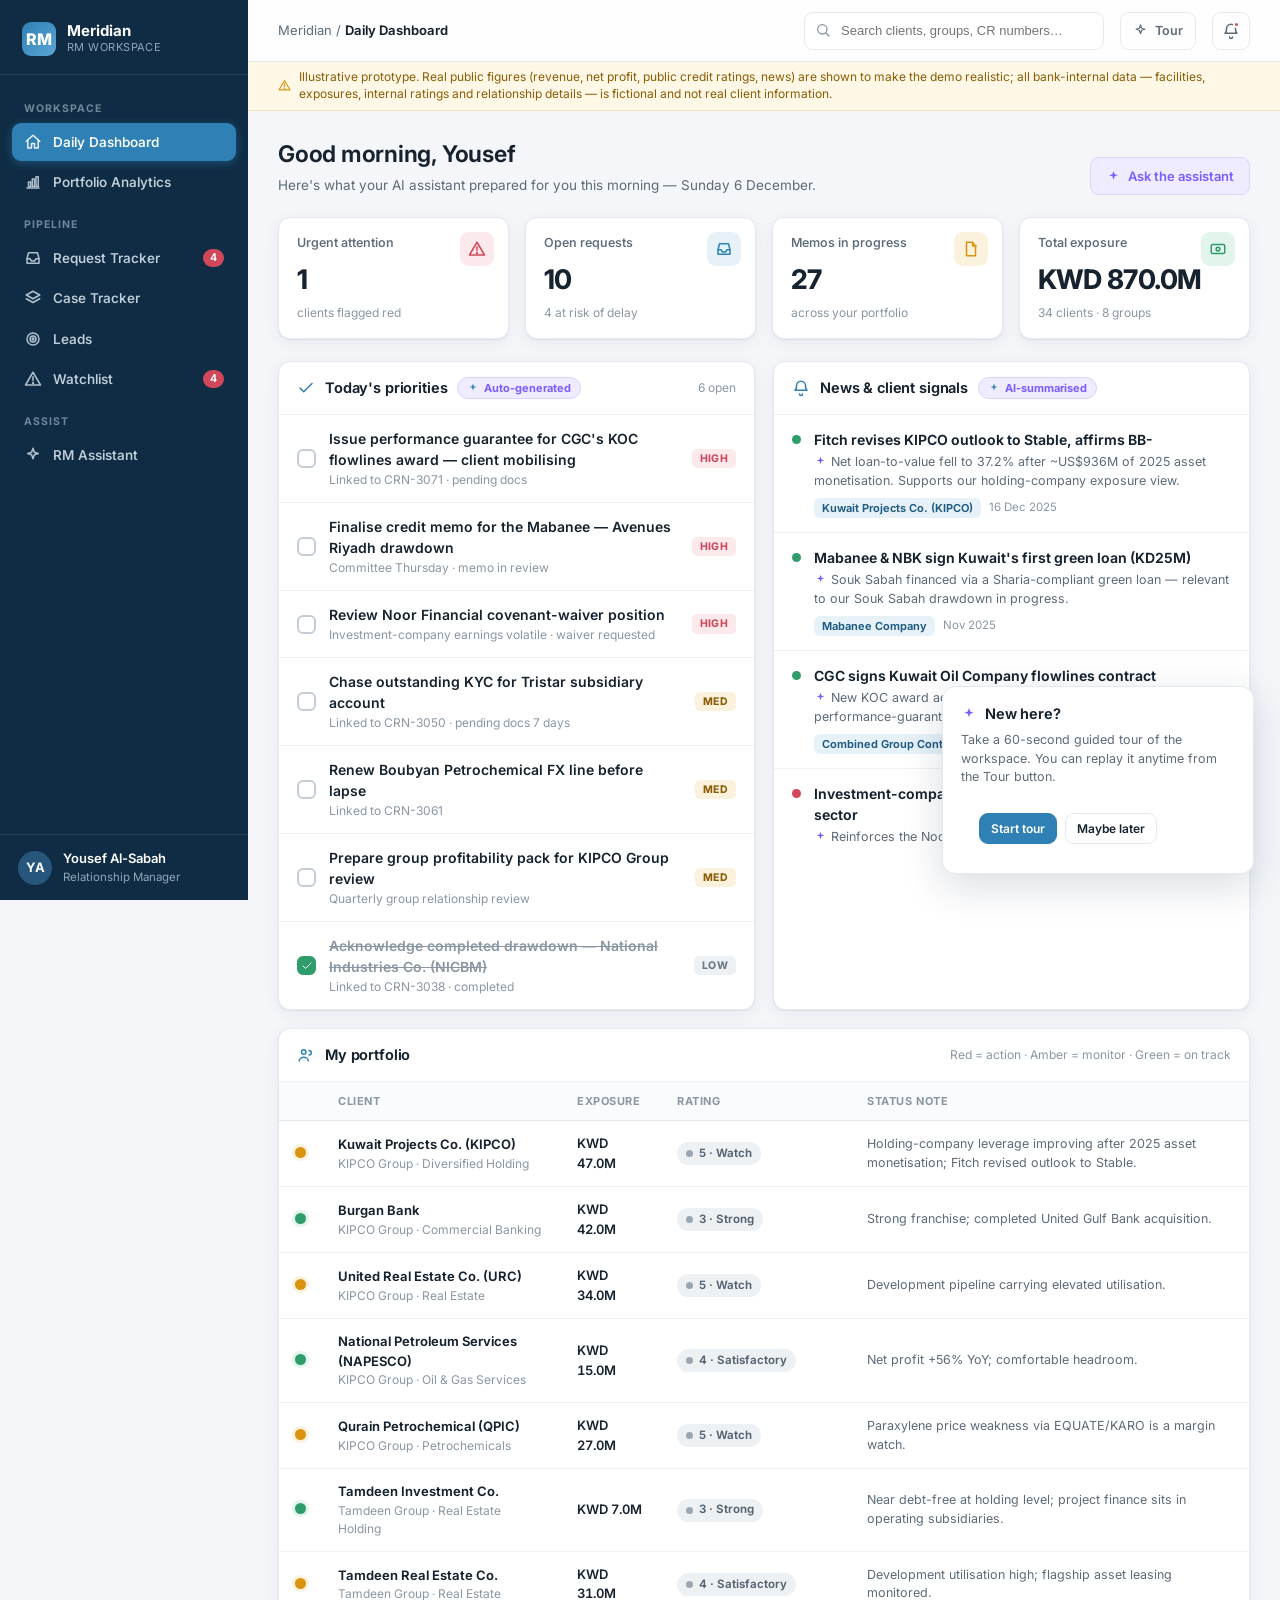
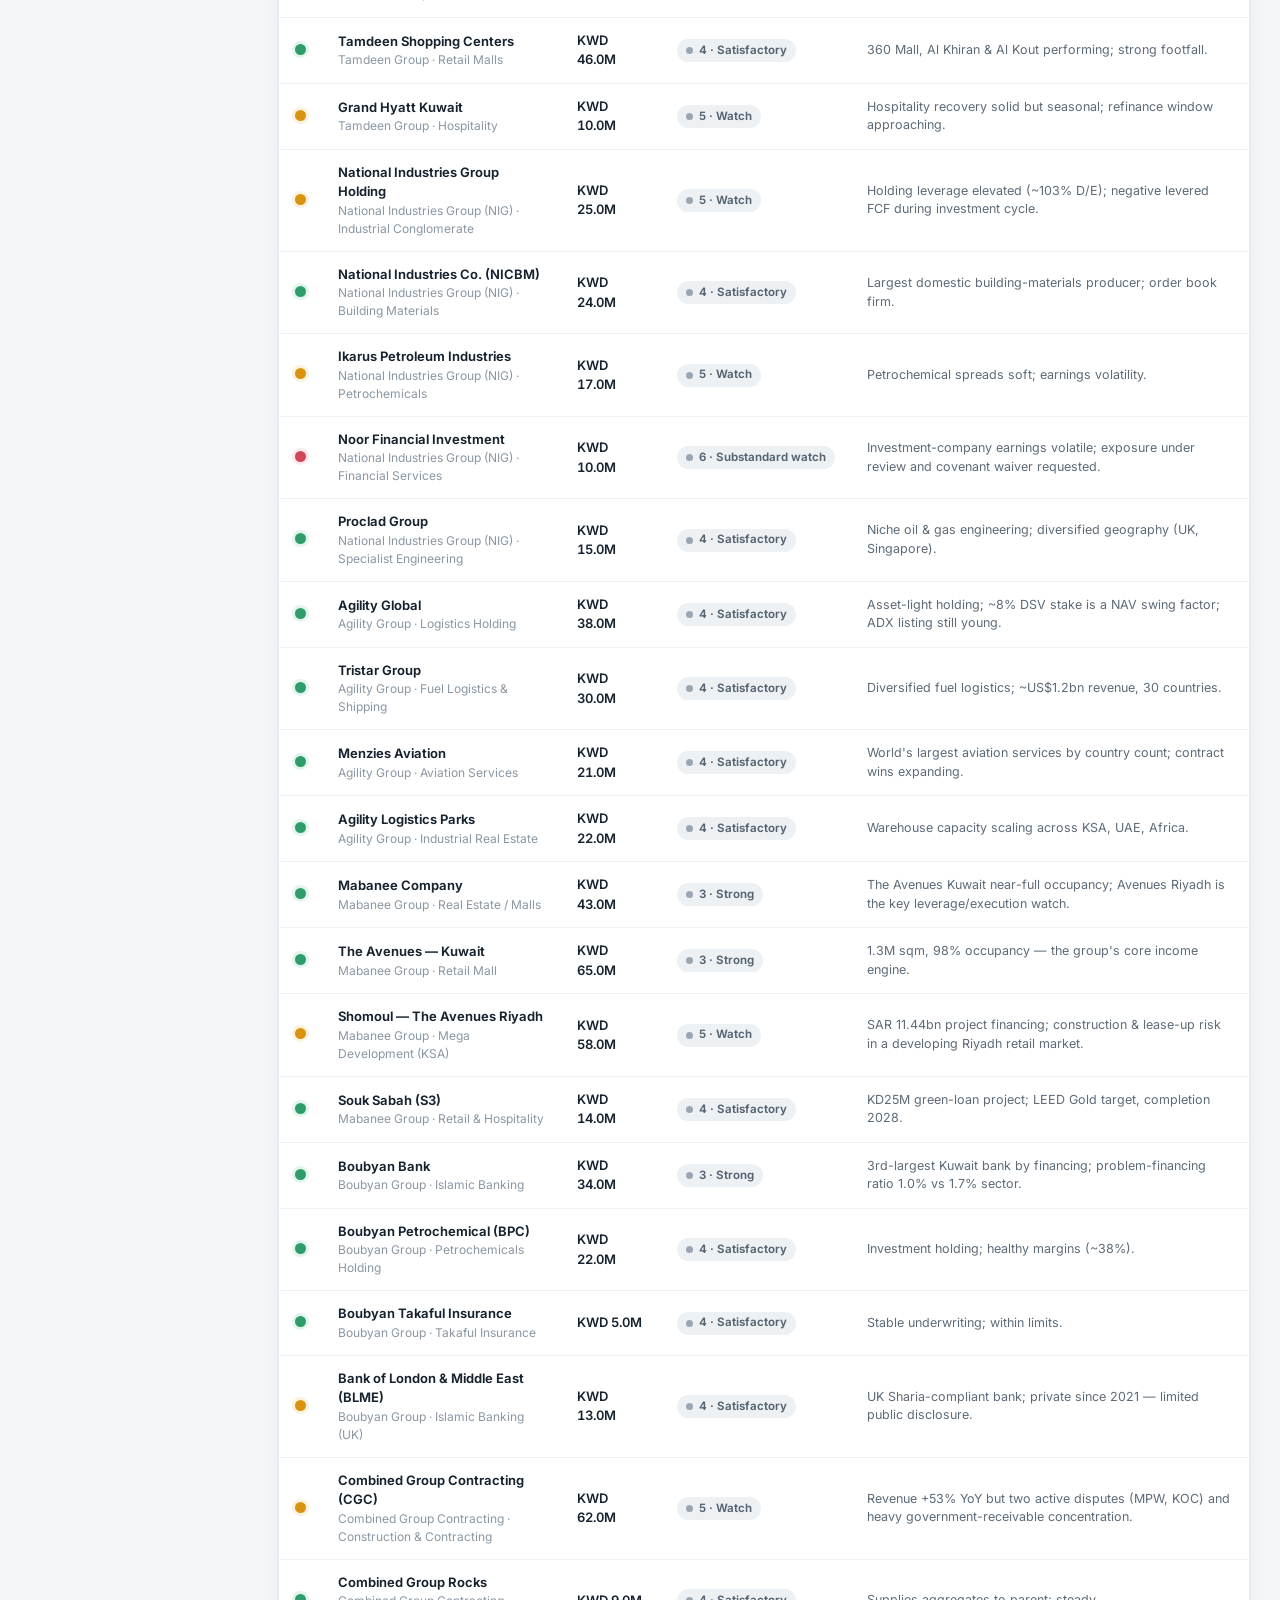
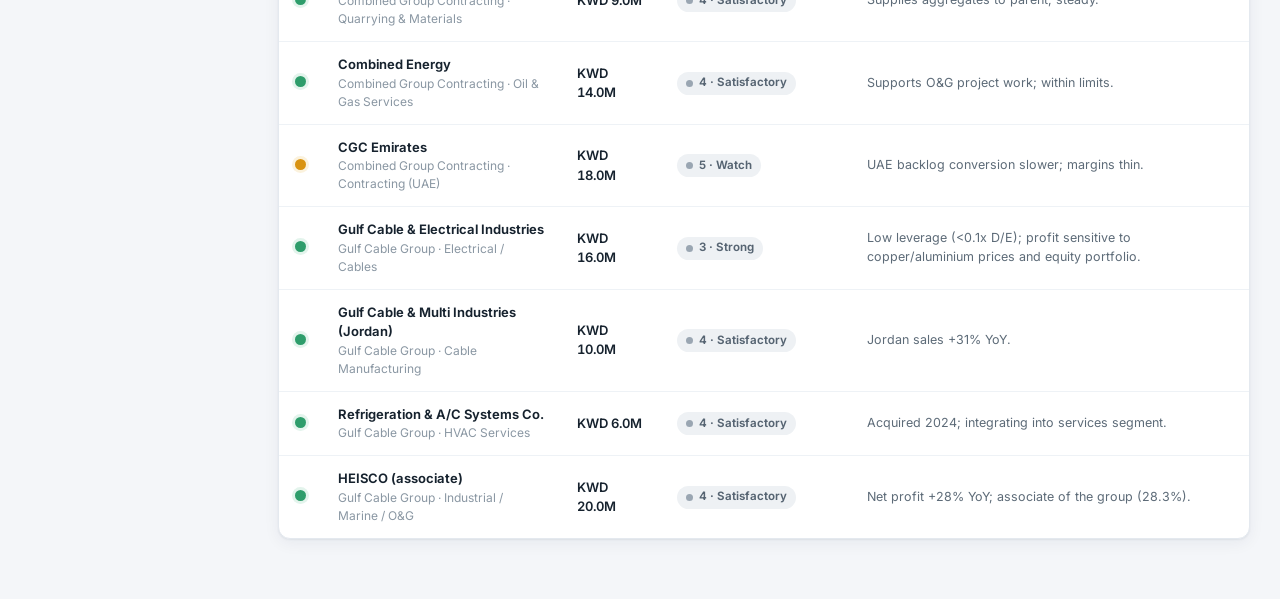
==== rm-workspace/meridian-rm-workspace.html @ a6a0c179 "Add single-file standalone build for easy viewing One self-contained HTML file (inlined CSS/JS/data)" ====
<!doctype html>
<html lang="en">
<head>
<meta charset="utf-8"/>
<meta name="viewport" content="width=device-width,initial-scale=1"/>
<title>Meridian — RM Workspace</title>
<link rel="preconnect" href="https://fonts.googleapis.com"/>
<link href="https://fonts.googleapis.com/css2?family=Inter:wght@400;500;600;700;750;800&display=swap" rel="stylesheet"/>
<style>
:root{
  --navy:#0f2c44; --navy-700:#143a5a; --navy-600:#1c4a72;
  --accent:#2f80b4; --accent-soft:#e7f1f8;
  --ink:#16222e; --muted:#5d6b78; --faint:#8a97a3;
  --line:#e4e9ef; --line-soft:#eef2f6; --bg:#f4f6f9; --card:#ffffff;
  --red:#d1485b; --red-bg:#fbe9ec; --amber:#d99311; --amber-bg:#fbf2dd;
  --green:#2e9d6b; --green-bg:#e3f4ec; --blue-bg:#e7f1f8;
  --ai:#7b5cff; --ai-bg:#f0ecff; --ai-line:#ddd3ff;
  --shadow:0 1px 2px rgba(16,40,68,.06),0 4px 16px rgba(16,40,68,.06);
  --shadow-lg:0 12px 40px rgba(16,40,68,.16);
  --radius:12px; --radius-sm:8px;
  --sidebar:248px;
  --font:"Inter",-apple-system,BlinkMacSystemFont,"Segoe UI",Roboto,Helvetica,Arial,sans-serif;
}
*{box-sizing:border-box}
html,body{margin:0;padding:0}
body{font-family:var(--font);color:var(--ink);background:var(--bg);font-size:14px;line-height:1.5;-webkit-font-smoothing:antialiased}
a{color:inherit;text-decoration:none}
button{font-family:inherit;cursor:pointer;border:none;background:none}
h1,h2,h3,h4{margin:0;font-weight:650;letter-spacing:-.01em}
::selection{background:var(--accent-soft)}
svg:not([width]){width:18px;height:18px;flex:none}
.ch svg:not([width]){color:var(--accent)}
.ns svg{width:13px;height:13px;vertical-align:-2px}
.ai-block .src svg:not([width]){width:14px;height:14px}
.crumb svg{vertical-align:-2px}

/* layout */
.app{display:flex;min-height:100vh}
.sidebar{width:var(--sidebar);background:var(--navy);color:#cdd9e3;position:fixed;top:0;bottom:0;left:0;display:flex;flex-direction:column;z-index:30}
.sidebar .brand{padding:22px 22px 18px;display:flex;align-items:center;gap:11px;border-bottom:1px solid rgba(255,255,255,.08)}
.brand .logo{width:34px;height:34px;border-radius:9px;background:linear-gradient(135deg,var(--accent),#5aa6d6);display:grid;place-items:center;color:#fff;font-weight:800;font-size:16px}
.brand .bt{color:#fff;font-weight:700;font-size:15px;line-height:1.15}
.brand .bs{color:#8fa6b8;font-size:11px;letter-spacing:.04em;text-transform:uppercase}
.nav{padding:12px 12px;overflow-y:auto;flex:1}
.nav .grp{color:#6f879a;font-size:10.5px;letter-spacing:.09em;text-transform:uppercase;padding:14px 12px 6px;font-weight:700}
.nav a{display:flex;align-items:center;gap:11px;padding:9px 12px;border-radius:9px;color:#c2d0db;font-weight:550;margin-bottom:2px;transition:.12s;font-size:13.5px}
.nav a:hover{background:rgba(255,255,255,.06);color:#fff}
.nav a.active{background:var(--accent);color:#fff;box-shadow:0 2px 10px rgba(47,128,180,.45)}
.nav a svg{width:18px;height:18px;flex:none;opacity:.9}
.nav a .badge{margin-left:auto;background:var(--red);color:#fff;font-size:10.5px;font-weight:700;padding:1px 7px;border-radius:20px}
.sidebar .me{padding:14px 18px;border-top:1px solid rgba(255,255,255,.08);display:flex;align-items:center;gap:11px}
.me .av{width:34px;height:34px;border-radius:50%;background:#27567c;color:#fff;display:grid;place-items:center;font-weight:700;font-size:13px}
.me .mn{color:#fff;font-weight:600;font-size:13px}
.me .mr{color:#8fa6b8;font-size:11.5px}

.main{margin-left:var(--sidebar);flex:1;min-width:0;display:flex;flex-direction:column}
.topbar{height:62px;background:rgba(255,255,255,.85);backdrop-filter:blur(8px);border-bottom:1px solid var(--line);position:sticky;top:0;z-index:20;display:flex;align-items:center;gap:16px;padding:0 30px}
.topbar .crumb{color:var(--muted);font-size:13px}
.topbar .crumb b{color:var(--ink);font-weight:650}
.search{margin-left:auto;position:relative;width:300px}
.search input{width:100%;height:38px;border:1px solid var(--line);border-radius:9px;padding:0 12px 0 36px;font-size:13px;background:#fff;outline:none;transition:.15s}
.search input:focus{border-color:var(--accent);box-shadow:0 0 0 3px var(--accent-soft)}
.search svg{position:absolute;left:11px;top:10px;width:16px;height:16px;color:var(--faint)}
.search .results{position:absolute;top:44px;left:0;right:0;background:#fff;border:1px solid var(--line);border-radius:10px;box-shadow:var(--shadow-lg);overflow:hidden;display:none}
.search .results.open{display:block}
.search .results a{display:flex;align-items:center;gap:10px;padding:10px 13px;border-bottom:1px solid var(--line-soft)}
.search .results a:last-child{border:0}
.search .results a:hover{background:var(--bg)}
.topbar .bell{width:38px;height:38px;border-radius:9px;border:1px solid var(--line);display:grid;place-items:center;color:var(--muted);position:relative}
.topbar .bell .dot{position:absolute;top:8px;right:9px;width:7px;height:7px;background:var(--red);border-radius:50%;border:2px solid #fff}

.page{padding:26px 30px 60px;max-width:1320px;width:100%}
.page-head{display:flex;align-items:flex-end;gap:16px;margin-bottom:22px}
.page-head h1{font-size:23px}
.page-head p{color:var(--muted);margin:4px 0 0;font-size:13.5px}
.page-head .actions{margin-left:auto;display:flex;gap:10px}

/* buttons */
.btn{display:inline-flex;align-items:center;gap:7px;height:38px;padding:0 15px;border-radius:9px;font-weight:600;font-size:13px;border:1px solid var(--line);background:#fff;color:var(--ink);transition:.13s}
.btn:hover{background:var(--bg)}
.btn svg{width:15px;height:15px}
.btn.primary{background:var(--navy);color:#fff;border-color:var(--navy)}
.btn.primary:hover{background:var(--navy-700)}
.btn.accent{background:var(--accent);color:#fff;border-color:var(--accent)}
.btn.accent:hover{filter:brightness(1.05)}
.btn.sm{height:31px;padding:0 11px;font-size:12px}
.btn.ai{background:var(--ai-bg);color:var(--ai);border-color:var(--ai-line)}
.btn.ai:hover{background:#e7e0ff}
.btn:disabled{opacity:.55;cursor:default}

/* cards & grid */
.grid{display:grid;gap:18px}
.card{background:var(--card);border:1px solid var(--line);border-radius:var(--radius);box-shadow:var(--shadow)}
.card .ch{display:flex;align-items:center;gap:10px;padding:15px 18px;border-bottom:1px solid var(--line-soft)}
.card .ch h3{font-size:14.5px}
.card .ch .sub{color:var(--faint);font-size:12px}
.card .ch .right{margin-left:auto;display:flex;align-items:center;gap:8px}
.card .cb{padding:16px 18px}
.card .cb.flush{padding:0}

/* stat strip */
.stats{display:grid;grid-template-columns:repeat(4,1fr);gap:16px;margin-bottom:22px}
.stat{background:var(--card);border:1px solid var(--line);border-radius:var(--radius);padding:16px 18px;box-shadow:var(--shadow);position:relative;overflow:hidden}
.stat .lab{color:var(--muted);font-size:12.5px;font-weight:550;display:flex;align-items:center;gap:7px}
.stat .val{font-size:27px;font-weight:750;margin-top:7px;letter-spacing:-.02em}
.stat .sub{font-size:12px;color:var(--faint);margin-top:3px}
.stat .ic{position:absolute;right:14px;top:14px;width:34px;height:34px;border-radius:9px;display:grid;place-items:center}
.stat.r .ic{background:var(--red-bg);color:var(--red)} .stat.a .ic{background:var(--amber-bg);color:var(--amber)}
.stat.g .ic{background:var(--green-bg);color:var(--green)} .stat.b .ic{background:var(--blue-bg);color:var(--accent)}

/* pills / status */
.pill{display:inline-flex;align-items:center;gap:6px;height:23px;padding:0 9px;border-radius:20px;font-size:11.5px;font-weight:650;white-space:nowrap}
.pill .d{width:7px;height:7px;border-radius:50%}
.pill.red{background:var(--red-bg);color:#a8293a}.pill.red .d{background:var(--red)}
.pill.amber{background:var(--amber-bg);color:#8a5d06}.pill.amber .d{background:var(--amber)}
.pill.green{background:var(--green-bg);color:#1d6f49}.pill.green .d{background:var(--green)}
.pill.blue{background:var(--blue-bg);color:#1d5a82}.pill.blue .d{background:var(--accent)}
.pill.grey{background:#eef1f4;color:#566472}.pill.grey .d{background:#9aa6b2}
.pill.ai{background:var(--ai-bg);color:var(--ai)}
.rag{width:11px;height:11px;border-radius:50%;display:inline-block;flex:none}
.rag.red{background:var(--red);box-shadow:0 0 0 3px var(--red-bg)}
.rag.amber{background:var(--amber);box-shadow:0 0 0 3px var(--amber-bg)}
.rag.green{background:var(--green);box-shadow:0 0 0 3px var(--green-bg)}

/* AI badge & blocks */
.ai-badge{display:inline-flex;align-items:center;gap:5px;background:var(--ai-bg);color:var(--ai);border:1px solid var(--ai-line);border-radius:20px;padding:2px 9px;font-size:11px;font-weight:700}
.ai-badge svg{width:12px;height:12px}
.ai-block{border:1px solid var(--ai-line);border-radius:var(--radius-sm);background:linear-gradient(180deg,#faf9ff,#fff);position:relative}
.ai-block .src{color:var(--ai);font-size:11.5px;display:flex;align-items:center;gap:6px;padding:9px 14px;border-bottom:1px solid var(--ai-line);background:var(--ai-bg);border-radius:7px 7px 0 0;font-weight:600}
.ai-block .body{padding:14px}
.ai-block .ctrl{display:flex;gap:8px;padding:10px 14px;border-top:1px solid var(--line-soft)}
.ai-tip{color:var(--faint);font-size:11.5px;margin-left:auto;align-self:center}

/* tables */
table{width:100%;border-collapse:collapse}
thead th{text-align:left;font-size:11px;letter-spacing:.05em;text-transform:uppercase;color:var(--faint);font-weight:700;padding:11px 16px;border-bottom:1px solid var(--line);background:#fafbfc}
tbody td{padding:13px 16px;border-bottom:1px solid var(--line-soft);font-size:13px;vertical-align:middle}
tbody tr:last-child td{border-bottom:0}
tbody tr.click{cursor:pointer;transition:.1s}
tbody tr.click:hover{background:var(--accent-soft)}
.tnum{font-variant-numeric:tabular-nums;font-weight:600}
.tname{font-weight:650}
.tsub{color:var(--faint);font-size:12px}
.linklike{color:var(--accent);font-weight:650;cursor:pointer}
.linklike:hover{text-decoration:underline}

/* filters */
.toolbar{display:flex;gap:10px;align-items:center;flex-wrap:wrap;margin-bottom:16px}
.chip{height:32px;padding:0 13px;border:1px solid var(--line);background:#fff;border-radius:20px;font-size:12.5px;font-weight:600;color:var(--muted);display:inline-flex;align-items:center;gap:7px}
.chip:hover{border-color:var(--accent);color:var(--accent)}
.chip.on{background:var(--navy);color:#fff;border-color:var(--navy)}
.chip .ct{background:rgba(255,255,255,.25);border-radius:10px;padding:0 6px;font-size:11px}
.chip.on .ct{background:rgba(255,255,255,.22)}

/* todos / list rows */
.row{display:flex;align-items:center;gap:13px;padding:13px 18px;border-bottom:1px solid var(--line-soft)}
.row:last-child{border:0}
.row:hover{background:#fafbfc}
.chk{width:19px;height:19px;border:2px solid #c4cdd6;border-radius:6px;flex:none;display:grid;place-items:center;cursor:pointer;transition:.12s}
.chk.done{background:var(--green);border-color:var(--green)}
.chk svg{width:12px;height:12px;color:#fff;opacity:0}
.chk.done svg{opacity:1}
.row .tx{flex:1;min-width:0}
.row .tx .t{font-weight:600}
.row.done .tx .t{text-decoration:line-through;color:var(--faint)}
.row .tx .m{color:var(--faint);font-size:12px;margin-top:1px}
.prio{font-size:10.5px;font-weight:750;padding:2px 8px;border-radius:5px;text-transform:uppercase;letter-spacing:.03em}
.prio.high{background:var(--red-bg);color:var(--red)} .prio.med{background:var(--amber-bg);color:#8a5d06} .prio.low{background:#eef1f4;color:#6b7785}

/* news */
.news{display:flex;gap:13px;padding:14px 18px;border-bottom:1px solid var(--line-soft)}
.news:last-child{border:0}
.news .dotc{width:9px;height:9px;border-radius:50%;margin-top:6px;flex:none}
.news .nt{font-weight:650;margin-bottom:3px}
.news .ns{color:var(--muted);font-size:12.5px}
.news .nm{margin-top:7px;display:flex;gap:8px;align-items:center;flex-wrap:wrap}
.tag{font-size:11px;font-weight:650;padding:2px 8px;border-radius:6px;background:var(--accent-soft);color:#1d5a82}
.tag.mkt{background:#eef1f4;color:#637282}

/* memo */
.memo{display:grid;grid-template-columns:1fr 270px;gap:20px;align-items:start}
.memo-doc{background:#fff;border:1px solid var(--line);border-radius:var(--radius);box-shadow:var(--shadow);overflow:hidden}
.memo-doc .mh{padding:24px 30px;border-bottom:1px solid var(--line);background:linear-gradient(180deg,#fbfcfd,#fff)}
.memo-sec{padding:22px 30px;border-bottom:1px solid var(--line-soft)}
.memo-sec:last-child{border:0}
.memo-sec .sh{display:flex;align-items:center;gap:10px;margin-bottom:11px}
.memo-sec .sh h4{font-size:14px}
.memo-sec p{margin:0 0 10px;color:#2c3a47;font-size:13.5px;line-height:1.7}
.memo-sec textarea{width:100%;min-height:120px;border:1px solid var(--accent);border-radius:8px;padding:12px;font-family:inherit;font-size:13.5px;line-height:1.7;outline:none}
.memo-side .card{position:sticky;top:78px}
.acc-flag{display:inline-flex;align-items:center;gap:5px;color:var(--green);font-size:11.5px;font-weight:700}

/* progress matrix (case tracker) */
.grp-row{border:1px solid var(--line);border-radius:var(--radius);background:#fff;box-shadow:var(--shadow);margin-bottom:14px;overflow:hidden}
.grp-head{display:flex;align-items:center;gap:13px;padding:15px 18px;cursor:pointer}
.grp-head:hover{background:#fafbfc}
.grp-head .gi{width:34px;height:34px;border-radius:9px;background:var(--accent-soft);color:var(--accent);display:grid;place-items:center;flex:none}
.grp-head .chev{margin-left:auto;color:var(--faint);transition:.2s}
.grp-head.open .chev{transform:rotate(90deg)}
.grp-body{display:none;border-top:1px solid var(--line-soft)}
.grp-body.open{display:block}
.comp-grid th,.comp-grid td{text-align:center}
.comp-grid th:first-child,.comp-grid td:first-child{text-align:left}
.cstat{display:inline-flex;flex-direction:column;align-items:center;gap:3px;font-size:10.5px;color:var(--faint);font-weight:600}

/* leads */
.kanban{display:grid;grid-template-columns:repeat(5,1fr);gap:14px}
.kcol{background:#f7f9fb;border:1px solid var(--line);border-radius:var(--radius);padding:12px;min-height:120px}
.kcol h4{font-size:12px;text-transform:uppercase;letter-spacing:.04em;color:var(--muted);margin-bottom:11px;display:flex;align-items:center;gap:7px}
.kcard{background:#fff;border:1px solid var(--line);border-radius:9px;padding:11px;box-shadow:var(--shadow);margin-bottom:9px}
.kcard .kn{font-weight:650;font-size:13px}
.kcard .ks{color:var(--faint);font-size:11.5px;margin-top:2px}
.kcard select{margin-top:9px;width:100%;height:30px;border:1px solid var(--line);border-radius:7px;font-size:12px;padding:0 7px;color:var(--ink);background:#fff}
.upload{border:2px dashed var(--line);border-radius:var(--radius);padding:30px;text-align:center;background:#fafbfc;transition:.15s}
.upload:hover{border-color:var(--accent);background:var(--accent-soft)}
.upload .ui{width:48px;height:48px;border-radius:12px;background:var(--accent-soft);color:var(--accent);display:grid;place-items:center;margin:0 auto 12px}

/* charts */
.bars{display:flex;flex-direction:column;gap:13px}
.bar-row{display:grid;grid-template-columns:130px 1fr 70px;align-items:center;gap:12px}
.bar-row .bl{font-size:12.5px;color:var(--muted);font-weight:550}
.bar-track{height:11px;background:var(--line-soft);border-radius:20px;overflow:hidden}
.bar-fill{height:100%;border-radius:20px;background:linear-gradient(90deg,var(--accent),#5aa6d6)}
.bar-row .bv{text-align:right;font-weight:700;font-size:12.5px;font-variant-numeric:tabular-nums}
.donut-wrap{display:flex;align-items:center;gap:24px}
.legend{display:flex;flex-direction:column;gap:9px}
.legend .li{display:flex;align-items:center;gap:9px;font-size:13px}
.legend .ls{width:11px;height:11px;border-radius:3px}

/* company */
.co-head{display:flex;gap:18px;align-items:flex-start;background:#fff;border:1px solid var(--line);border-radius:var(--radius);box-shadow:var(--shadow);padding:22px 24px;margin-bottom:18px}
.co-logo{width:58px;height:58px;border-radius:13px;background:linear-gradient(135deg,var(--navy),var(--navy-600));color:#fff;display:grid;place-items:center;font-weight:750;font-size:22px;flex:none}
.co-meta{display:flex;gap:26px;flex-wrap:wrap;margin-top:10px}
.co-meta .m .k{font-size:11px;color:var(--faint);text-transform:uppercase;letter-spacing:.04em;font-weight:650}
.co-meta .m .v{font-weight:650;margin-top:2px}
.kv{display:grid;grid-template-columns:1fr 1fr;gap:1px;background:var(--line-soft);border-radius:8px;overflow:hidden}
.kv .c{background:#fff;padding:11px 14px}
.kv .c .k{font-size:11px;color:var(--faint);text-transform:uppercase;letter-spacing:.04em;font-weight:650}
.kv .c .v{font-weight:600;margin-top:3px}
.two{display:grid;grid-template-columns:1fr 1fr;gap:18px}
.three{display:grid;grid-template-columns:repeat(3,1fr);gap:18px}

/* assistant */
.chat{display:flex;flex-direction:column;height:calc(100vh - 180px);background:#fff;border:1px solid var(--line);border-radius:var(--radius);box-shadow:var(--shadow);overflow:hidden}
.chat .stream{flex:1;overflow-y:auto;padding:24px 28px;display:flex;flex-direction:column;gap:18px}
.msg{display:flex;gap:12px;max-width:80%}
.msg.u{align-self:flex-end;flex-direction:row-reverse}
.msg .ava{width:32px;height:32px;border-radius:9px;flex:none;display:grid;place-items:center;font-weight:700;font-size:12px}
.msg.a .ava{background:var(--ai-bg);color:var(--ai)}
.msg.u .ava{background:var(--navy);color:#fff}
.msg .bub{padding:13px 16px;border-radius:13px;font-size:13.5px;line-height:1.65}
.msg.a .bub{background:#f6f4ff;border:1px solid var(--ai-line);border-top-left-radius:4px}
.msg.u .bub{background:var(--navy);color:#fff;border-top-right-radius:4px}
.msg .bub h5{margin:0 0 6px;font-size:13px}
.msg .bub ul{margin:8px 0 0;padding-left:18px}
.msg .bub li{margin-bottom:4px}
.suggest{display:flex;gap:9px;flex-wrap:wrap;padding:14px 28px;border-top:1px solid var(--line-soft)}
.sg{border:1px solid var(--ai-line);background:var(--ai-bg);color:var(--ai);border-radius:20px;padding:7px 13px;font-size:12.5px;font-weight:600}
.sg:hover{background:#e7e0ff}
.chat .compose{display:flex;gap:10px;padding:14px 20px;border-top:1px solid var(--line)}
.chat .compose input{flex:1;height:42px;border:1px solid var(--line);border-radius:10px;padding:0 14px;font-size:13.5px;outline:none}
.chat .compose input:focus{border-color:var(--accent);box-shadow:0 0 0 3px var(--accent-soft)}
.typing{display:inline-flex;gap:4px;padding:4px 0}
.typing i{width:7px;height:7px;border-radius:50%;background:var(--ai);opacity:.4;animation:tp 1.1s infinite}
.typing i:nth-child(2){animation-delay:.2s}.typing i:nth-child(3){animation-delay:.4s}
@keyframes tp{0%,60%,100%{opacity:.3;transform:translateY(0)}30%{opacity:1;transform:translateY(-4px)}}

/* misc */
.spin{width:16px;height:16px;border:2px solid var(--ai-line);border-top-color:var(--ai);border-radius:50%;display:inline-block;animation:sp .7s linear infinite;vertical-align:-3px}
@keyframes sp{to{transform:rotate(360deg)}}
.gen{display:flex;align-items:center;gap:10px;color:var(--ai);font-size:13px;font-weight:600;padding:18px}
.empty{text-align:center;color:var(--faint);padding:40px 20px}
.divider{height:1px;background:var(--line-soft);margin:18px 0}
.fade-in{animation:fi .35s ease}
@keyframes fi{from{opacity:0;transform:translateY(6px)}to{opacity:1;transform:none}}
.mb0{margin-bottom:0}.mt16{margin-top:16px}
.flex{display:flex;align-items:center;gap:10px}
.spread{display:flex;align-items:center;justify-content:space-between;gap:12px}
.muted{color:var(--muted)} .faint{color:var(--faint)} .right{text-align:right} .center{text-align:center}
.modal-bg{position:fixed;inset:0;background:rgba(15,44,68,.45);backdrop-filter:blur(2px);z-index:50;display:grid;place-items:center;padding:24px;animation:fi .2s}
.modal{background:#fff;border-radius:14px;box-shadow:var(--shadow-lg);width:560px;max-width:100%;max-height:88vh;overflow:auto}
.modal .mh2{padding:18px 22px;border-bottom:1px solid var(--line);display:flex;align-items:center;gap:10px}
.modal .mb2{padding:20px 22px}
.modal .mf{padding:14px 22px;border-top:1px solid var(--line);display:flex;justify-content:flex-end;gap:10px}
.x{margin-left:auto;width:30px;height:30px;border-radius:8px;display:grid;place-items:center;color:var(--muted)}
.x:hover{background:var(--bg)}

.ribbon{background:#fff8e6;color:#8a5d06;border-bottom:1px solid #f0e3c0;font-size:12px;padding:7px 30px;display:flex;gap:8px;align-items:center;line-height:1.4}
.ribbon svg{color:var(--amber);flex:none}
.co-meta .pill{height:21px}

/* ---- tabs / progressive disclosure ---- */
.tabs{display:flex;gap:2px;border-bottom:1px solid var(--line);margin:0 0 20px;overflow-x:auto}
.tab{padding:11px 16px;font-weight:600;font-size:13.5px;color:var(--muted);border-bottom:2px solid transparent;display:flex;align-items:center;gap:7px;white-space:nowrap;cursor:pointer}
.tab:hover{color:var(--ink)}
.tab.on{color:var(--accent);border-bottom-color:var(--accent)}
.tab svg{width:16px;height:16px}
.tab .ct{background:var(--red-bg);color:var(--red);border-radius:10px;font-size:11px;padding:0 6px;font-weight:700}
.toggle{display:inline-flex;background:#eef1f4;border-radius:9px;padding:3px}
.toggle button{padding:6px 14px;border-radius:7px;font-size:12.5px;font-weight:600;color:var(--muted)}
.toggle button.on{background:#fff;color:var(--ink);box-shadow:var(--shadow)}

/* ---- tooltips ---- */
.tipw{border-bottom:1px dotted var(--faint);cursor:help}
[data-tip]{position:relative}
[data-tip]:hover::after{content:attr(data-tip);position:absolute;left:50%;bottom:calc(100% + 9px);transform:translateX(-50%);background:var(--navy);color:#fff;font-size:11.5px;font-weight:500;padding:8px 11px;border-radius:8px;width:max-content;max-width:250px;z-index:60;box-shadow:var(--shadow-lg);line-height:1.45;pointer-events:none;animation:fi .14s;white-space:normal}
[data-tip]:hover::before{content:"";position:absolute;left:50%;bottom:calc(100% + 3px);transform:translateX(-50%);border:6px solid transparent;border-top-color:var(--navy);z-index:60}

/* ---- gauges / kpis ---- */
.gauges{display:flex;gap:26px;flex-wrap:wrap}
.gauge{display:flex;flex-direction:column;align-items:center;gap:8px}
.gauge .ring{width:104px;height:104px;border-radius:50%;display:grid;place-items:center;flex:none}
.gauge .ring .in{width:74px;height:74px;background:#fff;border-radius:50%;display:grid;place-items:center;text-align:center}
.gauge .ring .in b{font-size:21px;letter-spacing:-.02em}
.gauge .lab{font-size:12px;color:var(--muted);font-weight:600}
.kpis{display:grid;grid-template-columns:repeat(4,1fr);gap:14px;margin-bottom:18px}
.kpi{background:#fff;border:1px solid var(--line);border-radius:11px;padding:14px 16px;box-shadow:var(--shadow)}
.kpi .k{font-size:11.5px;color:var(--muted);font-weight:600;display:flex;align-items:center;gap:6px}
.kpi .v{font-size:22px;font-weight:750;margin-top:6px;letter-spacing:-.02em}
.kpi .s{font-size:11.5px;color:var(--faint);margin-top:2px}
.alert-row{display:flex;align-items:center;gap:11px;padding:11px 0;border-bottom:1px solid var(--line-soft)}
.alert-row:last-child{border:0}
.alert-ic{width:30px;height:30px;border-radius:8px;display:grid;place-items:center;flex:none}

/* ---- tour ---- */
.tour-ring{position:fixed;z-index:81;border-radius:11px;box-shadow:0 0 0 3px var(--accent),0 0 0 9999px rgba(15,44,68,.55);transition:top .25s,left .25s,width .25s,height .25s;pointer-events:none}
.tour-pop{position:fixed;z-index:82;background:#fff;border-radius:13px;box-shadow:var(--shadow-lg);width:326px;padding:17px 19px;animation:fi .2s}
.tour-pop h4{font-size:15px;margin-bottom:7px;display:flex;align-items:center;gap:8px}
.tour-pop h4 svg{width:16px;height:16px;color:var(--ai)}
.tour-pop p{font-size:13px;color:var(--muted);margin:0 0 15px;line-height:1.55}
.tour-pop .nav{display:flex;align-items:center;gap:8px}
.tour-pop .step{font-size:11.5px;color:var(--faint);margin-right:auto;font-weight:600}
.toast{position:fixed;right:26px;bottom:26px;z-index:70;background:#fff;border:1px solid var(--line);border-radius:13px;box-shadow:var(--shadow-lg);padding:16px 18px;width:312px;animation:fi .3s}
.toast h4{font-size:14.5px;margin-bottom:6px;display:flex;align-items:center;gap:8px}
.toast h4 svg{width:16px;height:16px;color:var(--ai)}
.toast p{font-size:12.5px;color:var(--muted);margin:0 0 13px;line-height:1.5}
.toast .row{display:flex;gap:8px}

/* ---- watchlist ---- */
.wl-sev{width:5px;height:34px;border-radius:6px;display:inline-block}
.sig{display:inline-flex;align-items:center;gap:5px;font-size:11.5px;font-weight:600;padding:2px 9px;border-radius:6px;margin:2px 4px 2px 0}
.sig.red{background:var(--red-bg);color:#a8293a}.sig.amber{background:var(--amber-bg);color:#8a5d06}
.help-btn{height:38px;padding:0 12px;border:1px solid var(--line);border-radius:9px;display:flex;align-items:center;gap:7px;color:var(--muted);font-weight:600;font-size:12.5px}
.help-btn:hover{border-color:var(--ai-line);color:var(--ai);background:var(--ai-bg)}
.help-btn svg{width:15px;height:15px}

</style>
</head>
<body>
<noscript>This prototype requires JavaScript.</noscript>
<script>
/* Shared mock dataset — Corporate Banking RM Workspace prototype.
   REAL public company data (Boursa Kuwait / public filings & ratings, 2024-2026) is used
   for realism; ALL bank-internal figures (facilities, exposures, internal ratings,
   relationship details, requests, to-dos) are FICTIONAL and not real client information. */
window.DB = (function () {
  const rm = { name: "Yousef Al-Sabah", role: "Senior Relationship Manager · Corporate", initials: "YA", desk: "Corporate Banking — Large Cap Groups" };
  const disclaimer = "Illustrative prototype. Real public figures (revenue, net profit, public credit ratings, news) are shown to make the demo realistic; all bank-internal data — facilities, exposures, internal ratings and relationship details — is fictional and not real client information.";

  // ---- raw group definitions (figures: bank-internal in KWD millions unless noted) ----
  const GROUPS = [
    { group:"KIPCO Group", members:[
      { id:"kipco", name:"Kuwait Projects Co. (KIPCO)", short:"KP", sector:"Diversified Holding", ticker:"KPROJ", parent:true,
        rag:"amber", ragReason:"Holding-company leverage improving after 2025 asset monetisation; Fitch revised outlook to Stable.",
        funded:38, nonfunded:9, limit:60, rating:"5 (Watch)", since:"2006", ubo:"Al Futtooh Holding 31.9%; widely held",
        pub:{rev:1490, net:15.65, cur:"KWD M", year:"FY2024", rating:"Fitch BB-/Stable (Dec 2025)", src:"KIPCO Annual Report 2024; Fitch"},
        news:[{t:"Fitch revises KIPCO outlook to Stable, affirms BB-", s:"After ~US$936M of intragroup asset monetisation in 2025, net loan-to-value fell to 37.2% from 52.9%; Fitch lifted the outlook from Negative to Stable.", date:"16 Dec 2025", rag:"green"}] },
      { id:"burgan", name:"Burgan Bank", short:"BB", sector:"Commercial Banking", ticker:"BURG",
        rag:"green", ragReason:"Strong franchise; completed United Gulf Bank acquisition.",
        funded:12, nonfunded:30, limit:55, rating:"3 (Strong)", since:"2008", ubo:"KIPCO 61%",
        pub:{net:46.4, cur:"KWD M", year:"FY2024", rating:"Fitch A/Stable", src:"KIPCO AR 2024; Fitch"},
        news:[{t:"Burgan Bank completes acquisition of United Gulf Bank", s:"US$190M deal (~1.0x book) closed Q1 2025, adding ~60-70bps drag on regulatory capital ratios.", date:"Q1 2025", rag:"amber"}] },
      { id:"urc", name:"United Real Estate Co. (URC)", short:"UR", sector:"Real Estate", ticker:"URC",
        rag:"amber", ragReason:"Development pipeline carrying elevated utilisation.",
        funded:30, nonfunded:4, limit:40, rating:"5 (Watch)", since:"2009", ubo:"KIPCO 62%",
        pub:{rev:88.6, net:5.1, cur:"KWD M", year:"FY2024", src:"KIPCO AR 2024"} },
      { id:"napesco", name:"National Petroleum Services (NAPESCO)", short:"NP", sector:"Oil & Gas Services", ticker:"NAPESCO",
        rag:"green", ragReason:"Net profit +56% YoY; comfortable headroom.",
        funded:9, nonfunded:6, limit:20, rating:"4 (Satisfactory)", since:"2012", ubo:"KIPCO 60%",
        pub:{rev:41.0, net:13.4, cur:"KWD M", year:"FY2024", src:"KIPCO AR 2024"} },
      { id:"qpic", name:"Qurain Petrochemical (QPIC)", short:"QP", sector:"Petrochemicals", ticker:"QPIC",
        rag:"amber", ragReason:"Paraxylene price weakness via EQUATE/KARO is a margin watch.",
        funded:22, nonfunded:5, limit:35, rating:"5 (Watch)", since:"2011", ubo:"Widely held; KIPCO-linked",
        pub:{note:"EQUATE FY2024 revenue ~US$3.81bn (+22%); KARO posted a US$5.66M loss in 2024.", src:"KIPCO AR 2024"} },
    ]},
    { group:"Tamdeen Group", members:[
      { id:"taminv", name:"Tamdeen Investment Co.", short:"TI", sector:"Real Estate Holding", ticker:"TAMINV", parent:true,
        rag:"green", ragReason:"Near debt-free at holding level; project finance sits in operating subsidiaries.",
        funded:6, nonfunded:1, limit:12, rating:"3 (Strong)", since:"2010", ubo:"Al Marzouq family",
        pub:{rev:15.93, net:13.51, cur:"KWD M", year:"FY2024", src:"Kamco / Boursa filing"},
        news:[{t:"Tamdeen acquires majority stake in 4Sale International", s:"First major digital investment — controlling interest in Kuwait's leading online marketplace, signalling a shift beyond physical real estate.", date:"02 Jun 2026", rag:"green"}] },
      { id:"tamdeen-re", name:"Tamdeen Real Estate Co.", short:"TR", sector:"Real Estate", 
        rag:"amber", ragReason:"Development utilisation high; flagship asset leasing monitored.",
        funded:28, nonfunded:3, limit:35, rating:"4 (Satisfactory)", since:"2011", ubo:"Tamdeen Group" },
      { id:"tamdeen-malls", name:"Tamdeen Shopping Centers", short:"TS", sector:"Retail Malls",
        rag:"green", ragReason:"360 Mall, Al Khiran & Al Kout performing; strong footfall.",
        funded:40, nonfunded:6, limit:55, rating:"4 (Satisfactory)", since:"2011", ubo:"Tamdeen Group",
        news:[{t:"Tamdeen breaks ground on 'The Farm Kuwait' in Sabah Al Salem", s:"New agri-leisure destination — diversification beyond malls into experiential formats; a pipeline asset not yet generating revenue.", date:"15 Feb 2026", rag:"amber"}] },
      { id:"grand-hyatt", name:"Grand Hyatt Kuwait", short:"GH", sector:"Hospitality",
        rag:"amber", ragReason:"Hospitality recovery solid but seasonal; refinance window approaching.",
        funded:9, nonfunded:1, limit:14, rating:"5 (Watch)", since:"2016", ubo:"Tamdeen Group" },
    ]},
    { group:"National Industries Group (NIG)", members:[
      { id:"nig", name:"National Industries Group Holding", short:"NG", sector:"Industrial Conglomerate", ticker:"NIND", parent:true,
        rag:"amber", ragReason:"Holding leverage elevated (~103% D/E); negative levered FCF during investment cycle.",
        funded:20, nonfunded:5, limit:32, rating:"5 (Watch)", since:"2007", ubo:"Widely held",
        pub:{rev:49.9, net:14.0, cur:"KWD M", year:"TTM 2026", rating:"D/E ~103%", src:"Boursa Kuwait / Yahoo Finance"},
        news:[{t:"J3 consortium (NIG, Mabanee, Privatization Holding) advances Jaber Al-Ahmad Residential City", s:"NIG is co-developer in a KD154M (~US$500M) PPP housing project — a push into Kuwait social infrastructure.", date:"24 Apr 2025", rag:"green"}] },
      { id:"nicbm", name:"National Industries Co. (NICBM)", short:"NC", sector:"Building Materials", ticker:"NICBM",
        rag:"green", ragReason:"Largest domestic building-materials producer; order book firm.",
        funded:18, nonfunded:6, limit:30, rating:"4 (Satisfactory)", since:"2008", ubo:"NIG" },
      { id:"ikarus", name:"Ikarus Petroleum Industries", short:"IK", sector:"Petrochemicals", ticker:"IKARUS",
        rag:"amber", ragReason:"Petrochemical spreads soft; earnings volatility.",
        funded:14, nonfunded:3, limit:22, rating:"5 (Watch)", since:"2013", ubo:"NIG major shareholder" },
      { id:"noor", name:"Noor Financial Investment", short:"NF", sector:"Financial Services", ticker:"NOORINV",
        rag:"red", ragReason:"Investment-company earnings volatile; exposure under review and covenant waiver requested.",
        funded:8, nonfunded:2, limit:14, rating:"6 (Substandard watch)", since:"2014", ubo:"NIG" },
      { id:"proclad", name:"Proclad Group", short:"PC", sector:"Specialist Engineering",
        rag:"green", ragReason:"Niche oil & gas engineering; diversified geography (UK, Singapore).",
        funded:11, nonfunded:4, limit:18, rating:"4 (Satisfactory)", since:"2015", ubo:"NIG" },
    ]},
    { group:"Agility Group", members:[
      { id:"agility", name:"Agility Global", short:"AG", sector:"Logistics Holding", ticker:"AGLTY (ADX)", parent:true,
        rag:"green", ragReason:"Asset-light holding; ~8% DSV stake is a NAV swing factor; ADX listing still young.",
        funded:30, nonfunded:8, limit:50, rating:"4 (Satisfactory)", since:"2009", ubo:"Sultan family (control)",
        pub:{rev:5100, net:128, cur:"USD M", year:"FY2024-25", src:"Agility Annual Report 2025"},
        news:[{t:"ROSHN Group & Agility Logistics Parks sign JV for Saudi logistics development", s:"Agility partners with the Saudi sovereign developer to co-develop Grade-A logistics parks — a material KSA expansion.", date:"2025", rag:"green"}] },
      { id:"tristar", name:"Tristar Group", short:"TG", sector:"Fuel Logistics & Shipping",
        rag:"green", ragReason:"Diversified fuel logistics; ~US$1.2bn revenue, 30 countries.",
        funded:23, nonfunded:7, limit:34, rating:"4 (Satisfactory)", since:"2014", ubo:"Agility" },
      { id:"menzies", name:"Menzies Aviation", short:"MZ", sector:"Aviation Services",
        rag:"green", ragReason:"World's largest aviation services by country count; contract wins expanding.",
        funded:16, nonfunded:5, limit:26, rating:"4 (Satisfactory)", since:"2020", ubo:"Agility",
        news:[{t:"Menzies Aviation secures 15-year ground handling licence at Bangalore (Kempegowda)", s:"Long-dated contract at one of India's busiest airports, extending the South Asia footprint.", date:"2026", rag:"green"}] },
      { id:"alp", name:"Agility Logistics Parks", short:"AL", sector:"Industrial Real Estate",
        rag:"green", ragReason:"Warehouse capacity scaling across KSA, UAE, Africa.",
        funded:19, nonfunded:3, limit:30, rating:"4 (Satisfactory)", since:"2013", ubo:"Agility" },
    ]},
    { group:"Mabanee Group", members:[
      { id:"mabanee", name:"Mabanee Company", short:"MB", sector:"Real Estate / Malls", ticker:"MABANEE", parent:true,
        rag:"green", ragReason:"The Avenues Kuwait near-full occupancy; Avenues Riyadh is the key leverage/execution watch.",
        funded:35, nonfunded:8, limit:60, rating:"3 (Strong)", since:"2008", ubo:"Widely held; MSCI Kuwait constituent",
        pub:{rev:450, net:84.6, cur:"see note", year:"FY2025", note:"FY2025 net profit KWD 84.6M (+30%); revenue ~US$450M; total assets ~KWD 1.66bn.", src:"Mabanee AR 2025"},
        news:[{t:"Mabanee & NBK sign Kuwait's first green loan (KD25M) for Souk Sabah", s:"Sharia-compliant green loan over 100 months structured under Green Loan Principles — a Kuwait market first.", date:"Nov 2025", rag:"green"},
              {t:"Mabanee upsizes Avenues Riyadh financing to SAR 11.44bn", s:"Added SAR 3.45bn for the Riyadh towers; total project debt SAR 11.44bn at 14.25-year tenor, held at the Saudi (Shomoul) level.", date:"Late 2025", rag:"amber"}] },
      { id:"avenues-kw", name:"The Avenues — Kuwait", short:"AK", sector:"Retail Mall",
        rag:"green", ragReason:"1.3M sqm, 98% occupancy — the group's core income engine.",
        funded:60, nonfunded:5, limit:80, rating:"3 (Strong)", since:"2009", ubo:"Mabanee" },
      { id:"shomoul", name:"Shomoul — The Avenues Riyadh", short:"AR", sector:"Mega Development (KSA)", ticker:"60% Mabanee",
        rag:"amber", ragReason:"SAR 11.44bn project financing; construction & lease-up risk in a developing Riyadh retail market.",
        funded:48, nonfunded:10, limit:70, rating:"5 (Watch)", since:"2019", ubo:"Mabanee 60%" },
      { id:"souk-sabah", name:"Souk Sabah (S3)", short:"S3", sector:"Retail & Hospitality",
        rag:"green", ragReason:"KD25M green-loan project; LEED Gold target, completion 2028.",
        funded:12, nonfunded:2, limit:20, rating:"4 (Satisfactory)", since:"2024", ubo:"Mabanee" },
    ]},
    { group:"Boubyan Group", members:[
      { id:"boubyan-bank", name:"Boubyan Bank", short:"BY", sector:"Islamic Banking", ticker:"BOUBYAN", parent:true,
        rag:"green", ragReason:"3rd-largest Kuwait bank by financing; problem-financing ratio 1.0% vs 1.7% sector.",
        funded:14, nonfunded:20, limit:45, rating:"3 (Strong)", since:"2010", ubo:"National Bank of Kuwait (majority)",
        pub:{net:0, cur:"KWD M", year:"9M2024", rating:"Fitch A/Stable; Moody's A2", note:"Net profit +25% YoY (9M2024); CET1 13.7%; ~89% deposit-funded.", src:"Fitch (Dec 2024); Moody's (Jun 2025)"},
        news:[{t:"Moody's affirms Boubyan Bank at A2/Stable", s:"Cites improving asset quality, a solid deposit franchise and growing market share as Kuwait's 3rd-largest lender.", date:"29 Jun 2025", rag:"green"}] },
      { id:"bpc", name:"Boubyan Petrochemical (BPC)", short:"BP", sector:"Petrochemicals Holding", ticker:"BPCC",
        rag:"green", ragReason:"Investment holding; healthy margins (~38%).",
        funded:18, nonfunded:4, limit:30, rating:"4 (Satisfactory)", since:"2012", ubo:"Boubyan-linked",
        pub:{rev:334, cur:"USD M", year:"FY to Apr 2025", note:"Revenue ~US$334M; net margin ~38%. Fiscal year ends 30 April.", src:"GlobalData / Boursa Kuwait"} },
      { id:"boubyan-takaful", name:"Boubyan Takaful Insurance", short:"BT", sector:"Takaful Insurance",
        rag:"green", ragReason:"Stable underwriting; within limits.",
        funded:4, nonfunded:1, limit:8, rating:"4 (Satisfactory)", since:"2013", ubo:"Boubyan Group" },
      { id:"blme", name:"Bank of London & Middle East (BLME)", short:"BL", sector:"Islamic Banking (UK)",
        rag:"amber", ragReason:"UK Sharia-compliant bank; private since 2021 — limited public disclosure.",
        funded:10, nonfunded:3, limit:18, rating:"4 (Satisfactory)", since:"2021", ubo:"Boubyan Bank (100%)" },
    ]},
    { group:"Combined Group Contracting", members:[
      { id:"cgc", name:"Combined Group Contracting (CGC)", short:"CG", sector:"Construction & Contracting", ticker:"CGCK", parent:true,
        rag:"amber", ragReason:"Revenue +53% YoY but two active disputes (MPW, KOC) and heavy government-receivable concentration.",
        funded:40, nonfunded:22, limit:75, rating:"5 (Watch)", since:"2007", ubo:"Listed; founding family",
        pub:{rev:254.5, net:15.8, cur:"KWD M", year:"FY2025", note:"Projects on hand ~US$640M; clients heavily government/quasi-government.", src:"Boursa Kuwait / Yahoo Finance"},
        news:[{t:"CGC signs Kuwait Oil Company flowlines contract (RFP-2141028)", s:"New KOC award for construction of flowlines and associated works — adds to the order book.", date:"Q1 2026", rag:"green"},
              {t:"CGC awarded US Army Corps of Engineers construction package", s:"USACE contract win indicating cross-regional reach beyond Gulf government clients.", date:"Early 2026", rag:"green"}] },
      { id:"cgc-rocks", name:"Combined Group Rocks", short:"CR", sector:"Quarrying & Materials",
        rag:"green", ragReason:"Supplies aggregates to parent; steady.",
        funded:7, nonfunded:2, limit:14, rating:"4 (Satisfactory)", since:"2012", ubo:"CGC" },
      { id:"cgc-energy", name:"Combined Energy", short:"CE", sector:"Oil & Gas Services",
        rag:"green", ragReason:"Supports O&G project work; within limits.",
        funded:9, nonfunded:5, limit:18, rating:"4 (Satisfactory)", since:"2014", ubo:"CGC" },
      { id:"cgc-emirates", name:"CGC Emirates", short:"CM", sector:"Contracting (UAE)",
        rag:"amber", ragReason:"UAE backlog conversion slower; margins thin.",
        funded:12, nonfunded:6, limit:22, rating:"5 (Watch)", since:"2015", ubo:"CGC" },
    ]},
    { group:"Gulf Cable Group", members:[
      { id:"gulf-cable", name:"Gulf Cable & Electrical Industries", short:"GC", sector:"Electrical / Cables", ticker:"CABLE", parent:true,
        rag:"green", ragReason:"Low leverage (<0.1x D/E); profit sensitive to copper/aluminium prices and equity portfolio.",
        funded:12, nonfunded:4, limit:24, rating:"3 (Strong)", since:"2007", ubo:"Listed; widely held",
        pub:{rev:123.1, net:20.8, cur:"KWD M", year:"FY2024", note:"Total assets KWD 326M; borrowings < KWD 27M (D/E < 0.1x). 50th anniversary in 2025.", src:"Gulf Cable AR 2024"},
        news:[{t:"Gulf Cable builds ~27% stake in First Investment Company", s:"Open-market purchases (KD16.4M) crossed the significant-influence threshold, reclassifying it as an equity-method associate.", date:"Q3 2025", rag:"amber"}] },
      { id:"gc-jordan", name:"Gulf Cable & Multi Industries (Jordan)", short:"GJ", sector:"Cable Manufacturing",
        rag:"green", ragReason:"Jordan sales +31% YoY.",
        funded:8, nonfunded:2, limit:14, rating:"4 (Satisfactory)", since:"2013", ubo:"Gulf Cable" },
      { id:"gc-hvac", name:"Refrigeration & A/C Systems Co.", short:"RA", sector:"HVAC Services",
        rag:"green", ragReason:"Acquired 2024; integrating into services segment.",
        funded:5, nonfunded:1, limit:9, rating:"4 (Satisfactory)", since:"2024", ubo:"Gulf Cable" },
      { id:"heisco", name:"HEISCO (associate)", short:"HE", sector:"Industrial / Marine / O&G", ticker:"HEISCO",
        rag:"green", ragReason:"Net profit +28% YoY; associate of the group (28.3%).",
        funded:14, nonfunded:6, limit:24, rating:"4 (Satisfactory)", since:"2011", ubo:"Gulf Cable 28.3%" },
    ]},
  ];

  // ---- synthesise full company records (mock banking detail) ----
  const SEC = {
    "Construction & Contracting":{tl:"Term Loan", nf:"Performance Guarantee Line", sec:"Assignment of contract proceeds", m:"CBK + 3.00%"},
    "Real Estate":{tl:"Term Loan (CRE)", nf:"Guarantee Line", sec:"Mortgage over property", m:"CBK + 2.75%"},
    "Real Estate / Malls":{tl:"Term Loan (CRE)", nf:"Guarantee Line", sec:"Mortgage & rental assignment", m:"CBK + 2.60%"},
    "Retail Mall":{tl:"Term Loan (CRE)", nf:"Guarantee Line", sec:"Mortgage & rental assignment", m:"CBK + 2.55%"},
    "Petrochemicals":{tl:"Term Loan", nf:"LC / Trade Line", sec:"Plant & assignment", m:"CBK + 2.90%"},
    "Building Materials":{tl:"Term Loan", nf:"LC Line", sec:"Plant & machinery", m:"CBK + 2.50%"},
  };
  const def = {tl:"Term Loan", nf:"Guarantee Line", sec:"Corporate guarantee", m:"CBK + 2.60%"};
  const EXP = ["Mar 2026","Aug 2026","Dec 2026","Jun 2027","Dec 2027","Sep 2028"];
  const r2 = (n)=>Math.round(n*10)/10;

  function facilities(c, i){
    const s = SEC[c.sector] || def;
    const out = [];
    const tlUtil = r2(c.funded*0.62), wcUtil = r2(c.funded - tlUtil);
    out.push({type:s.tl, limit:r2(c.limit*0.5), util:tlUtil, expiry:EXP[(i+3)%EXP.length], margin:s.m, sec:s.sec});
    out.push({type:"Revolving Working Capital", limit:r2(c.limit*0.3), util:wcUtil, expiry:EXP[(i+1)%EXP.length], margin:"CBK + 2.80%", sec:"Receivables & inventory"});
    if(c.nonfunded>0) out.push({type:s.nf, limit:r2(Math.max(c.nonfunded, c.limit*0.2)), util:c.nonfunded, expiry:EXP[(i+2)%EXP.length], margin:"1.10% p.a.", sec:"Counter-indemnity"});
    return out;
  }
  const MEMO_SETS = [
    {dcr:"done",risk:"done",cinet:"done",presentation:"done",spreading:"done"},
    {dcr:"review",risk:"done",cinet:"done",presentation:"progress",spreading:"done"},
    {dcr:"progress",risk:"progress",cinet:"done",presentation:"pending",spreading:"done"},
    {dcr:"review",risk:"progress",cinet:"done",presentation:"pending",spreading:"progress"},
    {dcr:"pending",risk:"pending",cinet:"progress",presentation:"pending",spreading:"progress"},
  ];

  const r3=(n)=>Math.round(n*100)/100;
  function classify(c, idx){
    const fac=facilities(c, idx); let cl=0,cu=0,nl=0,nu=0;
    fac.forEach(f=>{ const nc=/Guarantee|LC|Trade/.test(f.type); if(nc){nl+=f.limit;nu+=f.util;}else{cl+=f.limit;cu+=f.util;} });
    return {fac, cash:{limit:r2(cl),util:r2(cu)}, nonCash:{limit:r2(nl),util:r2(nu)}};
  }
  function synthExposure(c, idx){ const x=classify(c,idx);
    return {cash:x.cash, nonCash:x.nonCash, total:{limit:r2(x.cash.limit+x.nonCash.limit), util:r2(x.cash.util+x.nonCash.util)}}; }
  function synthMarket(c, idx){ const e=synthExposure(c,idx);
    const sC=0.18+(idx%5)*0.06, sN=0.15+(idx%4)*0.07;
    const mc={limit:r2(e.cash.limit/sC), util:r2(e.cash.util/sC)};
    const mn={limit:e.nonCash.limit?r2(e.nonCash.limit/sN):0, util:e.nonCash.util?r2(e.nonCash.util/sN):0};
    const mt={limit:r2(mc.limit+mn.limit), util:r2(mc.util+mn.util)};
    return {cash:mc, nonCash:mn, total:mt,
      share: mt.util?e.total.util/mt.util:0,
      shareCash: mc.util?e.cash.util/mc.util:0,
      shareNonCash: mn.util?e.nonCash.util/mn.util:0 }; }
  function synthIncome(c, idx){
    const tot=c.funded+c.nonfunded, F={"2023":0.86,"2024":0.94,"2025":1.0,"YTD 2026":0.42}, w=(idx%7)*0.02;
    const out={};
    Object.entries(F).forEach(([y,f])=>{
      const nii=r3((c.funded*0.052+w)*f), fx=r3((tot*0.006)*f), liab=r3((tot*0.013)*f),
            lc=r3((c.nonfunded*0.020)*f), lg=r3((c.nonfunded*0.016)*f), fees=r3((tot*0.004)*f);
      out[y]={nii,fx,liab,lc,lg,fees,total:r3(nii+fx+liab+lc+lg+fees)};
    });
    return out;
  }
  function synthRorwa(c){ const rwa=c.funded*1.0+c.nonfunded*0.5; const inc=c.funded*0.052+(c.funded+c.nonfunded)*0.023; return rwa?((inc/rwa)*100).toFixed(1)+"%":"—"; }
  function synthCovenants(c){
    const red=c.rag==="red", amb=c.rag==="amber";
    return [
      {name:"Debt-service coverage (DSCR)", req:"≥ 1.25x", actual: red?"1.08x":amb?"1.31x":"1.66x", status: red?"breach":amb?"watch":"ok"},
      {name:"Net debt / EBITDA", req:"≤ 3.5x", actual: red?"3.9x":amb?"3.2x":"2.4x", status: red?"breach":"ok"},
      {name:"Tangible net worth", req:"≥ KWD "+Math.round(c.limit*0.6)+"M", actual:"KWD "+Math.round(c.limit*(red?0.55:0.95))+"M", status: red?"watch":"ok"},
    ];
  }
  function synthDocs(c, idx){
    const D=["Mar 2026","May 2026","Aug 2026","Nov 2026","Feb 2027"];
    const st=(i)=> (idx+i)%5===0?"due-soon":"current";
    return [
      {doc:"Audited financials FY2025", due:D[idx%5], status: c.rag==="red"?"overdue":"current"},
      {doc:"Insurance — asset cover", due:D[(idx+1)%5], status: st(1)},
      {doc:"KYC periodic review", due: c.rag==="red"?"Overdue":D[(idx+2)%5], status: c.rag==="red"?"overdue":"current"},
      {doc:"Collateral valuation", due:D[(idx+3)%5], status: st(3)},
      {doc:"Facility expiry — lead facility", due:D[(idx+4)%5], status: st(4)},
    ];
  }
  function synthCollateral(c, idx){
    const secured=r2(c.funded*0.7+c.nonfunded), cov=c.rag==="red"?0.9:c.rag==="amber"?1.15:1.42, val=r2(secured*cov);
    const T={"Real Estate":"First mortgage over property","Real Estate / Malls":"Mortgage & rental assignment","Retail Mall":"Mortgage & rental assignment","Construction & Contracting":"Assignment of contract proceeds","Petrochemicals":"Plant, machinery & assignment","Building Materials":"Plant & machinery","Electrical / Cables":"Plant & inventory pledge"};
    return { items:[{type:T[c.sector]||"Corporate guarantee & receivables", value:val},{type:"Cash margin / lien", value:r2(c.nonfunded*0.15)}],
      secured, coverage: secured?Math.round(val/secured*100):0 };
  }
  const companies = [];
  let gi=0;
  GROUPS.forEach(g=>{
    g.members.forEach((m, j)=>{
      const idx = companies.length;
      const util = r2(m.funded + m.nonfunded);
      const roeBase = 8 + ((idx*7)%12);
      companies.push(Object.assign({
        group:g.group,
        cr:"CR " + (20000 + idx*1374 % 79999),
        util,
        kyc:{ inc:String(1980 + (idx*3)%30), domicile: m.sector.includes("UK")?"United Kingdom":m.sector.includes("KSA")?"Saudi Arabia":"Kuwait",
          review: m.rag==="red"?"Overdue — refresh required":["Mar 2026","May 2026","Aug 2026","Nov 2026","Feb 2027"][idx%5],
          status: m.rag==="red"?"Refresh required":"Current" },
        profit:{ revenue: m.pub&&m.pub.rev?m.pub.rev:r2(util*0.9+5), revCur: m.pub&&m.pub.cur?m.pub.cur:"KWD M",
          nii:r2(util*0.18+0.3), fees:r2(util*0.07+0.2), roe:roeBase.toFixed(1)+"%", prevRoe:(roeBase-1.1).toFixed(1)+"%" },
        facilities: facilities(m, idx),
        memo: m.memo || MEMO_SETS[idx % MEMO_SETS.length],
        news: m.news || [],
        exposure: synthExposure(m, idx),
        market: synthMarket(m, idx),
        income: synthIncome(m, idx),
        rorwa: synthRorwa(m),
        covenants: synthCovenants(m),
        documents: synthDocs(m, idx),
        collateral: synthCollateral(m, idx),
      }, m));
    });
    gi++;
  });
  const byId={}; companies.forEach(c=>byId[c.id]=c);

  // ---- requests (CRN) ----
  const requests = [
    { id:"CRN-3071", companyId:"cgc", type:"Performance Guarantee Issuance", raised:"26 Jun", owner:"Coordination — Layla H.", status:"Pending Docs", atRisk:true,
      followup:"Hi Layla, CRN-3071 — the performance guarantee for Combined Group Contracting's new KOC flowlines award — has been pending docs for several days. The client needs it issued before mobilisation. Could you confirm exactly which items are outstanding so I can collect them in one go? Happy to escalate if it helps hit the deadline." },
    { id:"CRN-3068", companyId:"noor", type:"Covenant Waiver Request", raised:"25 Jun", owner:"Coordination — Fatima A.", status:"Submitted", atRisk:true,
      followup:"Hi Fatima, flagging CRN-3068 — Noor Financial Investment's covenant waiver. Given quarter-end timing, can we prioritise routing to credit? The client expects an indicative response by Thursday. Let me know what's outstanding from our side." },
    { id:"CRN-3065", companyId:"shomoul", type:"Facility Drawdown (Avenues Riyadh)", raised:"24 Jun", owner:"Coordination — Omar K.", status:"In Progress", atRisk:false, followup:null },
    { id:"CRN-3061", companyId:"bpc", type:"FX Line Renewal", raised:"23 Jun", owner:"Coordination — Layla H.", status:"Pending Docs", atRisk:true,
      followup:"Hi Layla, Boubyan Petrochemical's FX line (CRN-3061) lapses shortly and renewal is still pending docs. Their fiscal year ends 30 April, so the audited financials are available — can we confirm receipt and move this forward today?" },
    { id:"CRN-3058", companyId:"kipco", type:"Bond Refinancing Facility", raised:"22 Jun", owner:"Coordination — Omar K.", status:"In Progress", atRisk:false, followup:null },
    { id:"CRN-3054", companyId:"tamdeen-malls", type:"LC Issuance", raised:"21 Jun", owner:"Coordination — Fatima A.", status:"In Progress", atRisk:false, followup:null },
    { id:"CRN-3050", companyId:"tristar", type:"Account Opening (Subsidiary)", raised:"20 Jun", owner:"Coordination — Layla H.", status:"Pending Docs", atRisk:true,
      followup:"Hi Layla, Tristar's new subsidiary account (CRN-3050) has been pending docs for a week. Could you confirm which KYC items remain so I can collect them from the client in a single request?" },
    { id:"CRN-3046", companyId:"gulf-cable", type:"Limit Increase", raised:"19 Jun", owner:"Coordination — Omar K.", status:"In Progress", atRisk:false, followup:null },
    { id:"CRN-3042", companyId:"urc", type:"Collateral Re-valuation", raised:"18 Jun", owner:"Coordination — Fatima A.", status:"In Progress", atRisk:false, followup:null },
    { id:"CRN-3038", companyId:"nicbm", type:"Facility Drawdown", raised:"16 Jun", owner:"Coordination — Layla H.", status:"Completed", atRisk:false, followup:null },
    { id:"CRN-3033", companyId:"burgan", type:"Guarantee Issuance", raised:"15 Jun", owner:"Coordination — Omar K.", status:"Completed", atRisk:false, followup:null },
    { id:"CRN-3029", companyId:"mabanee", type:"Green Loan Drawdown (Souk Sabah)", raised:"14 Jun", owner:"Coordination — Fatima A.", status:"In Progress", atRisk:false, followup:null },
  ];

  const todos = [
    { id:"t1", text:"Issue performance guarantee for CGC's KOC flowlines award — client mobilising", meta:"Linked to CRN-3071 · pending docs", prio:"high", companyId:"cgc", done:false },
    { id:"t2", text:"Finalise credit memo for the Mabanee — Avenues Riyadh drawdown", meta:"Committee Thursday · memo in review", prio:"high", companyId:"shomoul", done:false },
    { id:"t3", text:"Review Noor Financial covenant-waiver position", meta:"Investment-company earnings volatile · waiver requested", prio:"high", companyId:"noor", done:false },
    { id:"t4", text:"Chase outstanding KYC for Tristar subsidiary account", meta:"Linked to CRN-3050 · pending docs 7 days", prio:"med", companyId:"tristar", done:false },
    { id:"t5", text:"Renew Boubyan Petrochemical FX line before lapse", meta:"Linked to CRN-3061", prio:"med", companyId:"bpc", done:false },
    { id:"t6", text:"Prepare group profitability pack for KIPCO Group review", meta:"Quarterly group relationship review", prio:"med", companyId:"kipco", done:false },
    { id:"t7", text:"Acknowledge completed drawdown — National Industries Co. (NICBM)", meta:"Linked to CRN-3038 · completed", prio:"low", companyId:"nicbm", done:true },
  ];

  const feed = [
    { id:"n1", kind:"client", companyId:"kipco", t:"Fitch revises KIPCO outlook to Stable, affirms BB-", s:"Net loan-to-value fell to 37.2% after ~US$936M of 2025 asset monetisation. Supports our holding-company exposure view.", rag:"green", time:"16 Dec 2025" },
    { id:"n2", kind:"client", companyId:"mabanee", t:"Mabanee & NBK sign Kuwait's first green loan (KD25M)", s:"Souk Sabah financed via a Sharia-compliant green loan — relevant to our Souk Sabah drawdown in progress.", rag:"green", time:"Nov 2025" },
    { id:"n3", kind:"client", companyId:"cgc", t:"CGC signs Kuwait Oil Company flowlines contract", s:"New KOC award adds to the order book — and to our pending performance-guarantee request.", rag:"green", time:"Q1 2026" },
    { id:"n4", kind:"client", companyId:"noor", t:"Investment-company earnings stay volatile across the sector", s:"Reinforces the Noor Financial covenant-waiver discussion now under review.", rag:"red", time:"2d" },
    { id:"n5", kind:"client", companyId:"taminv", t:"Tamdeen acquires majority stake in 4Sale International", s:"First major digital investment — broadens the group beyond physical real estate.", rag:"green", time:"02 Jun 2026" },
    { id:"n6", kind:"market", companyId:null, t:"CBK holds discount rate steady", s:"No change to policy rate; pricing on floating CBK-linked facilities unaffected this cycle.", rag:"green", time:"3d" },
    { id:"n7", kind:"market", companyId:null, t:"Proposed industrial power tariff revision under consultation", s:"Energy-intensive names flagged as cost-exposed — watch QPIC, Ikarus, NICBM.", rag:"amber", time:"6d" },
    { id:"n8", kind:"client", companyId:"agility", t:"ROSHN & Agility Logistics Parks sign Saudi JV", s:"Material KSA expansion for the logistics parks business; supports group appetite.", rag:"green", time:"2025" },
  ];

  // ---- Leads: uploaded prospect list, matched against the bank's ~50 corporate clients ----
  const leads = [
    { id:"l1", name:"Mezzan Holding Co.", sector:"Food & Consumer", isClient:false, clearance:"none", stage:null },
    { id:"l2", name:"Humansoft Holding Co.", sector:"Education", isClient:false, clearance:"none", stage:null },
    { id:"l3", name:"Combined Group Contracting", sector:"Construction", isClient:true, clearance:"existing", stage:null },
    { id:"l4", name:"Jazeera Airways", sector:"Aviation", isClient:false, clearance:"none", stage:null },
    { id:"l5", name:"Mabanee Company", sector:"Real Estate", isClient:true, clearance:"existing", stage:null },
    { id:"l6", name:"ACICO Industries", sector:"Building Materials", isClient:false, clearance:"none", stage:null },
    { id:"l7", name:"Gulf Cable & Electrical Industries", sector:"Industrials", isClient:true, clearance:"existing", stage:null },
    { id:"l8", name:"Kuwait Cement Co.", sector:"Building Materials", isClient:false, clearance:"none", stage:null },
    { id:"l9", name:"Integrated Holding Co.", sector:"Oil & Gas Services", isClient:false, clearance:"none", stage:null },
    { id:"l10", name:"Agility Global", sector:"Logistics", isClient:true, clearance:"existing", stage:null },
    { id:"l11", name:"Salhia Real Estate Co.", sector:"Real Estate", isClient:false, clearance:"none", stage:null },
    { id:"l12", name:"ALAFCO Aviation Lease & Finance", sector:"Aviation Leasing", isClient:false, clearance:"none", stage:null },
    { id:"l13", name:"Mezzan Industries", sector:"Manufacturing", isClient:false, clearance:"none", stage:null },
    { id:"l14", name:"Kuwait & Gulf Link Transport", sector:"Logistics", isClient:false, clearance:"none", stage:null },
    { id:"l15", name:"Alimtiaz Investment Group", sector:"Investment", isClient:false, clearance:"none", stage:null },
  ];
  leads[8].clearance="cleared"; leads[8].stage="Meeting Set";   // Integrated Holding
  leads[10].clearance="cleared"; leads[10].stage="Contacted";   // Salhia

  const groups = (()=>{ const g={}; companies.forEach(c=>{ const k=c.group||"Standalone Companies"; (g[k]=g[k]||[]).push(c); }); return g; })();

  const fmt = (n)=> "KWD " + Number(n).toLocaleString("en-US",{minimumFractionDigits:1,maximumFractionDigits:1}) + "M";
  const fmtPub = (v,cur)=>{ if(cur==="USD M") return "US$ " + Number(v).toLocaleString("en-US",{maximumFractionDigits:0}) + "M"; if(cur==="KWD M") return "KWD " + Number(v).toLocaleString("en-US",{minimumFractionDigits:1,maximumFractionDigits:2}) + "M"; return v; };

  return { rm, disclaimer, companies, byId, requests, todos, feed, leads, groups, fmt, fmtPub };
})();

</script>
<script>
/* RM Workspace — client-side router + pages + in-session interactions.
   No build step, no backend. Mock data lives in data.js (window.DB). */
(function () {
  const DB = window.DB;
  const $ = (s, r=document) => r.querySelector(s);
  const fmt = DB.fmt;
  const ui = { openGroups:{}, accepted:{}, editing:{}, generated:{}, chat:[], chatBusy:false, coTab:'overview', profitScope:'company', tour:{open:false,step:0}, tourSeen:false };

  /* ---------- icons ---------- */
  const P = {
    home:'<path d="M3 11l9-8 9 8"/><path d="M5 10v10h5v-6h4v6h5V10"/>',
    chart:'<line x1="4" y1="20" x2="20" y2="20"/><rect x="6" y="12" width="3" height="6"/><rect x="11" y="8" width="3" height="10"/><rect x="16" y="5" width="3" height="13"/>',
    inbox:'<path d="M4 13h4l2 3h4l2-3h4"/><path d="M4 13l2-8h12l2 8v6H4z"/>',
    layers:'<path d="M12 3 3 8l9 5 9-5-9-5z"/><path d="M3 13l9 5 9-5"/>',
    target:'<circle cx="12" cy="12" r="8"/><circle cx="12" cy="12" r="4"/><circle cx="12" cy="12" r="1.2" fill="currentColor"/>',
    spark:'<path d="M12 3l1.8 5.4L19 10l-5.2 1.6L12 17l-1.8-5.4L5 10l5.2-1.6z"/>',
    search:'<circle cx="11" cy="11" r="7"/><line x1="21" y1="21" x2="16.5" y2="16.5"/>',
    bell:'<path d="M6 9a6 6 0 0 1 12 0c0 5 2 6 2 6H4s2-1 2-6"/><path d="M10 20a2 2 0 0 0 4 0"/>',
    check:'<polyline points="20 6 9 17 4 12"/>',
    chev:'<polyline points="9 6 15 12 9 18"/>',
    x:'<line x1="6" y1="6" x2="18" y2="18"/><line x1="18" y1="6" x2="6" y2="18"/>',
    file:'<path d="M14 3H6v18h12V8z"/><path d="M14 3v5h5"/>',
    download:'<path d="M12 3v12"/><polyline points="7 11 12 16 17 11"/><path d="M5 20h14"/>',
    upload:'<path d="M12 16V4"/><polyline points="7 9 12 4 17 9"/><path d="M5 20h14"/>',
    alert:'<path d="M12 3 2 20h20z"/><line x1="12" y1="9" x2="12" y2="14"/><circle cx="12" cy="17.3" r="0.6" fill="currentColor"/>',
    refresh:'<path d="M21 12a9 9 0 1 1-2.6-6.3"/><polyline points="21 3 21 9 15 9"/>',
    edit:'<path d="M4 20h4L18 10l-4-4L4 16z"/>',
    plus:'<line x1="12" y1="5" x2="12" y2="19"/><line x1="5" y1="12" x2="19" y2="12"/>',
    arrow:'<line x1="5" y1="12" x2="19" y2="12"/><polyline points="13 6 19 12 13 18"/>',
    clock:'<circle cx="12" cy="12" r="8"/><polyline points="12 8 12 12 15 14"/>',
    users:'<circle cx="9" cy="8" r="3"/><path d="M3 20c0-3 3-5 6-5s6 2 6 5"/><path d="M16 6a3 3 0 0 1 0 6"/>',
    building:'<rect x="5" y="3" width="14" height="18" rx="1"/><line x1="9" y1="7" x2="9" y2="7.5"/><line x1="15" y1="7" x2="15" y2="7.5"/><line x1="9" y1="11" x2="9" y2="11.5"/><line x1="15" y1="11" x2="15" y2="11.5"/><path d="M10 21v-4h4v4"/>',
    send:'<path d="M4 12 20 4l-6 16-3-7z"/>',
    sliders:'<line x1="4" y1="8" x2="20" y2="8"/><circle cx="9" cy="8" r="2" fill="#fff"/><line x1="4" y1="16" x2="20" y2="16"/><circle cx="15" cy="16" r="2" fill="#fff"/>',
    money:'<rect x="3" y="6" width="18" height="12" rx="2"/><circle cx="12" cy="12" r="2.5"/>',
  };
  const icon = (n, w) => `<svg viewBox="0 0 24 24" fill="none" stroke="currentColor" stroke-width="2" stroke-linecap="round" stroke-linejoin="round"${w?` width="${w}" height="${w}"`:''}>${P[n]||''}</svg>`;
  const spark = `<svg viewBox="0 0 24 24" fill="currentColor">${P.spark}</svg>`;

  /* ---------- small components ---------- */
  const aiBadge = (txt) => `<span class="ai-badge">${spark}${txt||'AI'}</span>`;
  const rag = (r) => `<span class="rag ${r}"></span>`;
  const ragWord = {red:"Action needed", amber:"Monitor", green:"On track"};
  const pill = (t,k) => `<span class="pill ${k}"><span class="d"></span>${t}</span>`;
  const initials = (c) => c.short;

  const statusPill = (s) => {
    const map = {"Submitted":"grey","In Progress":"blue","Pending Docs":"amber","Completed":"green",
      "Requested":"blue","Under Review":"amber","Cleared":"green","Rejected":"red"};
    return pill(s, map[s]||"grey");
  };
  const compState = {done:{r:"green",l:"Done"},review:{r:"amber",l:"In review"},progress:{r:"amber",l:"Drafting"},pending:{r:"red",l:"Pending"}};

  const aiBlock = (key, src, bodyHtml, opts={}) => {
    const acc = ui.accepted[key];
    return `<div class="ai-block" data-block="${key}">
      <div class="src">${spark} ${src}</div>
      <div class="body">${bodyHtml}</div>
      <div class="ctrl">
        ${acc ? `<span class="acc-flag">${icon('check',14)} Accepted by RM</span>`
              : `<button class="btn sm ai" data-act="accept" data-key="${key}">${icon('check',14)} Accept</button>`}
        <button class="btn sm" data-act="edit" data-key="${key}">${icon('edit',14)} Edit</button>
        <button class="btn sm" data-act="regen" data-key="${key}">${icon('refresh',14)} Regenerate</button>
        <span class="ai-tip">AI-drafted · RM reviews & approves</span>
      </div>
    </div>`;
  };

  /* ---------- nav + shell ---------- */
  const atRisk = DB.requests.filter(r=>r.atRisk && r.status!=="Completed").length;
  const NAV = [
    {g:"Workspace"},
    {id:"dashboard", label:"Daily Dashboard", icon:"home"},
    {id:"analytics", label:"Portfolio Analytics", icon:"chart"},
    {g:"Pipeline"},
    {id:"requests", label:"Request Tracker", icon:"inbox", badge:atRisk},
    {id:"cases", label:"Case Tracker", icon:"layers"},
    {id:"leads", label:"Leads", icon:"target"},
    {id:"watchlist", label:"Watchlist", icon:"alert", badge:watchCount()},
    {g:"Assist"},
    {id:"assistant", label:"RM Assistant", icon:"spark"},
  ];

  function shell() {
    const nav = NAV.map(n => n.g
      ? `<div class="grp">${n.g}</div>`
      : `<a href="#/${n.id}" data-nav="${n.id}">${icon(n.icon)}<span>${n.label}</span>${n.badge?`<span class="badge">${n.badge}</span>`:''}</a>`
    ).join("");
    document.body.innerHTML = `
    <div class="app">
      <aside class="sidebar">
        <div class="brand"><div class="logo">RM</div>
          <div><div class="bt">Meridian</div><div class="bs">RM Workspace</div></div></div>
        <nav class="nav">${nav}</nav>
        <div class="me"><div class="av">${DB.rm.initials}</div>
          <div><div class="mn">${DB.rm.name}</div><div class="mr">Relationship Manager</div></div></div>
      </aside>
      <div class="main">
        <div class="topbar">
          <div class="crumb" id="crumb"></div>
          <div class="search">
            ${icon('search')}
            <input id="gsearch" placeholder="Search clients, groups, CR numbers…" autocomplete="off"/>
            <div class="results" id="sresults"></div>
          </div>
          <button class="help-btn" data-act="tour-start">${icon('spark')} Tour</button>
          <button class="bell">${icon('bell')}<span class="dot"></span></button>
        </div>
        <div class="ribbon">${icon('alert',13)} <span>${DB.disclaimer}</span></div>
        <div id="view"></div>
      </div>
    </div>`;
    const inp = $("#gsearch");
    inp.addEventListener("input", onSearch);
    inp.addEventListener("focus", onSearch);
    document.addEventListener("click", (e)=>{ if(!e.target.closest(".search")) $("#sresults").classList.remove("open"); });
  }

  function onSearch(e){
    const q = $("#gsearch").value.trim().toLowerCase();
    const box = $("#sresults");
    if(!q){ box.classList.remove("open"); box.innerHTML=""; return; }
    const hits = DB.companies.filter(c =>
      c.name.toLowerCase().includes(q) || (c.group||"").toLowerCase().includes(q) || c.cr.toLowerCase().includes(q)
    ).slice(0,6);
    box.innerHTML = hits.length ? hits.map(c=>
      `<a href="#/company/${c.id}"><span class="rag ${c.rag}"></span><div><div class="tname">${c.name}</div>
       <div class="tsub">${c.group||"Standalone"} · ${c.cr}</div></div></a>`).join("")
      : `<div style="padding:14px 13px" class="faint">No matches</div>`;
    box.classList.add("open");
  }

  /* ---------- router ---------- */
  const routes = {
    dashboard: pageDashboard, analytics: pageAnalytics, requests: pageRequests,
    cases: pageCases, leads: pageLeads, assistant: pageAssistant,
    company: pageCompany, memo: pageMemo, watchlist: pageWatchlist,
  };
  function parse(){
    const h = (location.hash||"#/dashboard").replace(/^#\//,"");
    const [name, param] = h.split("/");
    return { name: routes[name]?name:"dashboard", param };
  }
  function setCrumb(parts){ $("#crumb").innerHTML = parts.map((p,i)=> i===parts.length-1?`<b>${p}</b>`:p).join(" / "); }
  function setActive(name){ document.querySelectorAll("[data-nav]").forEach(a=>a.classList.toggle("active", a.dataset.nav===name)); }

  function render(){
    closeModal();
    const {name, param} = parse();
    setActive(name);
    const view = $("#view");
    view.innerHTML = `<div class="page fade-in">${routes[name](param)}</div>`;
    window.scrollTo(0,0);
    if(name==="assistant") mountAssistant();
    const tt=document.getElementById('ttoast'); if(tt) tt.remove();
    if(ui.tour && ui.tour.open) tourRender();
    else if(name==="dashboard") showTourToast();
  }

  /* ========== PAGE 1 — DASHBOARD ========== */
  function pageDashboard(){
    setCrumb(["Meridian","Daily Dashboard"]);
    const urgent = DB.companies.filter(c=>c.rag==="red").length;
    const openReq = DB.requests.filter(r=>r.status!=="Completed").length;
    const pendingMemo = DB.companies.filter(c=>["review","progress","pending"].includes(c.memo.dcr)).length;
    const portfolio = DB.companies.reduce((a,c)=>a+c.funded+c.nonfunded,0);

    const stats = `<div class="stats">
      ${statCard("Urgent attention", urgent, "clients flagged red", "alert","r")}
      ${statCard("Open requests", openReq, atRisk+" at risk of delay", "inbox","b")}
      ${statCard("Memos in progress", pendingMemo, "across your portfolio", "file","a")}
      ${statCard("Total exposure", fmt(portfolio), DB.companies.length+" clients · "+Object.keys(DB.groups).length+" groups", "money","g")}
    </div>`;

    const todos = DB.todos.map(t=>{
      const c = t.companyId?DB.byId[t.companyId]:null;
      return `<div class="row ${t.done?'done':''}" data-act="todo" data-id="${t.id}">
        <div class="chk ${t.done?'done':''}">${icon('check',12)}</div>
        <div class="tx"><div class="t">${t.text}</div><div class="m">${t.meta}</div></div>
        <span class="prio ${t.prio}">${t.prio}</span>
      </div>`;}).join("");

    const feed = DB.feed.map(n=>{
      const c = n.companyId?DB.byId[n.companyId]:null;
      return `<div class="news">
        <span class="dotc" style="background:var(--${n.rag==='red'?'red':n.rag==='amber'?'amber':'green'})"></span>
        <div style="flex:1">
          <div class="nt">${n.t}</div>
          <div class="ns">${spark2()} ${n.s}</div>
          <div class="nm">${c?`<a class="tag" href="#/company/${c.id}">${c.name}</a>`:`<span class="tag mkt">Market</span>`}
            <span class="faint" style="font-size:11.5px">${n.time}</span></div>
        </div></div>`;}).join("");

    const clients = DB.companies.map(c=>`
      <tr class="click" data-href="#/company/${c.id}">
        <td><span class="rag ${c.rag}" title="${ragWord[c.rag]}"></span></td>
        <td><div class="tname">${c.name}</div><div class="tsub">${c.group||"Standalone"} · ${c.sector}</div></td>
        <td class="tnum">${fmt(c.funded+c.nonfunded)}</td>
        <td>${pill(c.rating.split(" ")[0]+" · "+c.rating.split(" ").slice(1).join(" ").replace(/[()]/g,''), "grey")}</td>
        <td class="muted" style="font-size:12.5px">${c.ragReason}</td>
      </tr>`).join("");

    return `
    <div class="page-head"><div>
      <h1>Good morning, ${DB.rm.name.split(" ")[0]}</h1>
      <p>Here's what your AI assistant prepared for you this morning — ${new Date().toLocaleDateString('en-GB',{weekday:'long',day:'numeric',month:'long'})}.</p>
    </div><div class="actions"><a class="btn ai" href="#/assistant">${spark} Ask the assistant</a></div></div>
    ${stats}
    <div class="grid" style="grid-template-columns:1fr 1fr">
      <div class="card">
        <div class="ch">${icon('check')}<h3>Today's priorities</h3>${aiBadge('Auto-generated')}
          <div class="right faint" style="font-size:12px">${DB.todos.filter(t=>!t.done).length} open</div></div>
        <div class="cb flush">${todos}</div>
      </div>
      <div class="card">
        <div class="ch">${icon('bell')}<h3>News & client signals</h3>${aiBadge('AI-summarised')}</div>
        <div class="cb flush" style="max-height:430px;overflow:auto">${feed}</div>
      </div>
    </div>
    <div class="card" style="margin-top:18px">
      <div class="ch">${icon('users')}<h3>My portfolio</h3>
        <div class="right faint" style="font-size:12px">Red = action · Amber = monitor · Green = on track</div></div>
      <div class="cb flush"><table>
        <thead><tr><th style="width:30px"></th><th>Client</th><th>Exposure</th><th>Rating</th><th>Status note</th></tr></thead>
        <tbody>${clients}</tbody></table></div>
    </div>`;
  }
  const spark2 = ()=>`<span style="color:var(--ai)">${spark}</span>`;
  function statCard(lab,val,sub,ic,cls){
    return `<div class="stat ${cls}"><div class="lab">${lab}</div><div class="val">${val}</div>
      <div class="sub">${sub}</div><div class="ic">${icon(ic,18)}</div></div>`;
  }

  /* ========== PAGE 2 — ANALYTICS ========== */
  let aFilter = "all";
  function pageAnalytics(){
    setCrumb(["Meridian","Portfolio Analytics"]);
    const cos = DB.companies;
    const totalFunded = cos.reduce((a,c)=>a+c.funded,0);
    const totalNon = cos.reduce((a,c)=>a+c.nonfunded,0);
    const total = totalFunded+totalNon;
    const limit = cos.reduce((a,c)=>a+c.limit,0);
    // by sector
    const sectors = {};
    cos.forEach(c=>sectors[c.sector]=(sectors[c.sector]||0)+c.funded+c.nonfunded);
    const sectorRows = Object.entries(sectors).sort((a,b)=>b[1]-a[1]);
    const maxSec = Math.max(...sectorRows.map(r=>r[1]));
    // by group
    const grp = {};
    cos.forEach(c=>{const k=c.group||"Standalone";grp[k]=(grp[k]||0)+c.funded+c.nonfunded;});
    const grpRows = Object.entries(grp).sort((a,b)=>b[1]-a[1]);
    const maxG = Math.max(...grpRows.map(r=>r[1]));
    // RAG
    const ragc = {red:0,amber:0,green:0}; cos.forEach(c=>ragc[c.rag]++);
    // top exposures
    const top = [...cos].sort((a,b)=>(b.funded+b.nonfunded)-(a.funded+a.nonfunded)).slice(0,6);

    const bar = (label,val,max)=>`<div class="bar-row"><div class="bl">${label}</div>
      <div class="bar-track"><div class="bar-fill" style="width:${Math.round(val/max*100)}%"></div></div>
      <div class="bv">${fmt(val)}</div></div>`;

    const donut = (()=>{
      const segs=[["green",ragc.green,"var(--green)"],["amber",ragc.amber,"var(--amber)"],["red",ragc.red,"var(--red)"]];
      const tot=cos.length; let acc=0; const stops=segs.map(([k,v,col])=>{const s=acc/tot*360;acc+=v;const e=acc/tot*360;return `${col} ${s}deg ${e}deg`;}).join(",");
      return `<div class="donut-wrap">
        <div style="width:128px;height:128px;border-radius:50%;background:conic-gradient(${stops});position:relative">
          <div style="position:absolute;inset:18px;background:#fff;border-radius:50%;display:grid;place-items:center;text-align:center">
            <div><div style="font-size:24px;font-weight:750">${cos.length}</div><div class="faint" style="font-size:11px">clients</div></div></div></div>
        <div class="legend">
          <div class="li"><span class="ls" style="background:var(--green)"></span>On track — ${ragc.green}</div>
          <div class="li"><span class="ls" style="background:var(--amber)"></span>Monitor — ${ragc.amber}</div>
          <div class="li"><span class="ls" style="background:var(--red)"></span>Action needed — ${ragc.red}</div>
        </div></div>`;
    })();

    return `
    <div class="page-head"><div><h1>Portfolio Analytics</h1>
      <p>Exposure, concentration and risk health across your book — refreshed automatically.</p></div>
      <div class="actions">${aiBadge('Live from portfolio data')}</div></div>
    <div class="stats">
      ${statCard("Total exposure", fmt(total), `Utilisation ${Math.round(total/limit*100)}% of limits`, "money","b")}
      ${statCard("Funded", fmt(totalFunded), `${Math.round(totalFunded/total*100)}% of book`, "chart","g")}
      ${statCard("Non-funded", fmt(totalNon), `${Math.round(totalNon/total*100)}% of book`, "layers","a")}
      ${statCard("Approved limits", fmt(limit), `Headroom ${fmt(limit-total)}`, "sliders","b")}
    </div>
    <div class="two">
      <div class="card"><div class="ch">${icon('chart')}<h3>Exposure by sector</h3></div>
        <div class="cb"><div class="bars">${sectorRows.map(([s,v])=>bar(s,v,maxSec)).join("")}</div></div></div>
      <div class="card"><div class="ch">${icon('layers')}<h3>Exposure by group</h3></div>
        <div class="cb"><div class="bars">${grpRows.map(([s,v])=>bar(s,v,maxG)).join("")}</div></div></div>
    </div>
    <div class="two" style="margin-top:18px;grid-template-columns:340px 1fr">
      <div class="card"><div class="ch">${icon('target')}<h3>Portfolio health</h3></div>
        <div class="cb">${donut}</div></div>
      <div class="card"><div class="ch">${icon('building')}<h3>Top exposures</h3></div>
        <div class="cb flush"><table><thead><tr><th>Client</th><th>Group</th><th class="right">Funded</th><th class="right">Total</th><th>Status</th></tr></thead>
        <tbody>${top.map(c=>`<tr class="click" data-href="#/company/${c.id}">
          <td class="tname">${c.name}</td><td class="muted">${c.group||"Standalone"}</td>
          <td class="right tnum">${fmt(c.funded)}</td><td class="right tnum">${fmt(c.funded+c.nonfunded)}</td>
          <td>${rag(c.rag)} <span class="faint" style="font-size:12px">${ragWord[c.rag]}</span></td></tr>`).join("")}</tbody></table></div></div>
    </div>`;
  }

  /* ========== PAGE 3 — REQUEST TRACKER ========== */
  let reqClient="all", reqStatus="all";
  function pageRequests(){
    setCrumb(["Meridian","Request Tracker"]);
    const statuses=["all","Submitted","In Progress","Pending Docs","Completed"];
    let rows = DB.requests.filter(r=> (reqClient==="all"||r.companyId===reqClient) && (reqStatus==="all"||r.status===reqStatus));
    const clientOpts = ["all",...new Set(DB.requests.map(r=>r.companyId))];

    const table = rows.map(r=>{
      const c=DB.byId[r.companyId];
      return `<tr>
        <td><div class="tname">${r.id}</div><div class="tsub">${r.raised}</div></td>
        <td><a class="linklike" href="#/company/${c.id}">${c.name}</a></td>
        <td>${r.type}</td>
        <td class="muted">${r.owner}</td>
        <td>${statusPill(r.status)}</td>
        <td>${r.atRisk?`<span class="pill red"><span class="d"></span>${icon('alert',12)} At risk</span>`:`<span class="faint">—</span>`}</td>
        <td class="right">${r.followup?`<button class="btn sm ai" data-act="followup" data-id="${r.id}">${spark} View draft</button>`:`<span class="faint" style="font-size:12px">No action</span>`}</td>
      </tr>`;}).join("") || `<tr><td colspan="7"><div class="empty">No requests match these filters.</div></td></tr>`;

    return `
    <div class="page-head"><div><h1>Request Tracker</h1>
      <p>Every request you've sent to the coordination unit — tracked end-to-end, so you stop chasing for updates.</p></div></div>
    <div class="toolbar">
      <span class="faint" style="font-size:12px;font-weight:600">CLIENT</span>
      ${clientOpts.map(id=>`<button class="chip ${reqClient===id?'on':''}" data-act="rfilter" data-k="client" data-v="${id}">${id==="all"?"All clients":DB.byId[id].name}</button>`).join("")}
    </div>
    <div class="toolbar">
      <span class="faint" style="font-size:12px;font-weight:600">STATUS</span>
      ${statuses.map(s=>`<button class="chip ${reqStatus===s?'on':''}" data-act="rfilter" data-k="status" data-v="${s}">${s==="all"?"All":s}${s!=="all"?` <span class="ct">${DB.requests.filter(r=>r.status===s).length}</span>`:''}</button>`).join("")}
    </div>
    <div class="card"><div class="ch">${icon('inbox')}<h3>Requests</h3>
      <div class="right"><span class="pill red"><span class="d"></span>${atRisk} flagged at risk</span>${aiBadge('AI risk-scored')}</div></div>
      <div class="cb flush"><table>
        <thead><tr><th>Reference</th><th>Client</th><th>Type</th><th>Owner (coordination)</th><th>Status</th><th>AI flag</th><th></th></tr></thead>
        <tbody>${table}</tbody></table></div></div>`;
  }

  /* ========== PAGE 4 — CASE TRACKER ========== */
  function pageCases(){
    setCrumb(["Meridian","Case Tracker"]);
    const comps = ["dcr","risk","cinet","presentation","spreading"];
    const compLab = {dcr:"Credit Memo",risk:"Risk Assessment",cinet:"CINET",presentation:"Presentation",spreading:"Fin. Spreading"};

    const groupHtml = Object.entries(DB.groups).map(([gname, members])=>{
      const open = ui.openGroups[gname];
      const behind = members.filter(m=>comps.some(k=>["pending","review","progress"].includes(m.memo[k]))).length;
      const allDone = members.every(m=>comps.every(k=>m.memo[k]==="done"));
      const pendingMembers = members.filter(m=>comps.some(k=>m.memo[k]==="pending")).length;
      const gstat = allDone?"green":pendingMembers>=2?"red":"amber";
      const head = `<div class="grp-head ${open?'open':''}" data-act="grp" data-id="${gname}">
        <div class="gi">${icon('layers',18)}</div>
        <div><div class="tname">${gname}</div><div class="tsub">${members.length} ${members.length>1?'companies':'company'} · ${behind} with components outstanding</div></div>
        <span class="pill ${gstat}" style="margin-left:14px"><span class="d"></span>${gstat==='green'?'Package ready':gstat==='red'?'Behind':'In progress'}</span>
        <span class="chev">${icon('chev',18)}</span></div>`;
      const body = `<div class="grp-body ${open?'open':''}"><table class="comp-grid">
        <thead><tr><th>Company</th>${comps.map(k=>`<th>${compLab[k]}</th>`).join("")}<th></th></tr></thead>
        <tbody>${members.map(m=>`<tr>
          <td><a class="linklike" href="#/company/${m.id}">${m.name}</a></td>
          ${comps.map(k=>{const st=compState[m.memo[k]];return `<td><span class="cstat">${rag(st.r)}${st.l}</span></td>`;}).join("")}
          <td class="right"><a class="btn sm ai" href="#/memo/${m.id}">${icon('file',14)} Open memo</a></td>
        </tr>`).join("")}</tbody></table></div>`;
      return `<div class="grp-row">${head}${body}</div>`;
    }).join("");

    return `
    <div class="page-head"><div><h1>Case Tracker</h1>
      <p>Committee packages by group and company — see at a glance which entities in a large group are behind.</p></div>
      <div class="actions">${aiBadge('AI assembles each package')}</div></div>
    <div class="toolbar"><span class="faint" style="font-size:12.5px">${icon('chart',14)} Click a group to expand its companies. Each dot shows a committee component's status.</span></div>
    ${groupHtml}`;
  }

  /* ========== PAGE 3a — CREDIT MEMO ========== */
  function memoSections(c){
    const f = c.facilities;
    const reqFac = f[0];
    return [
      {key:"overview", title:"1. Borrower Overview", src:"Drafted from client master file + group structure",
        html:`<p><b>${c.name}</b> (${c.cr}) is a ${c.sector.toLowerCase()} company${c.group?` within the <b>${c.group}</b>`:" operating on a standalone basis"}, banking with us since ${c.since}. Ultimate ownership: ${c.ubo}. The relationship spans ${f.length} facilities with total approved limits of ${fmt(c.limit)} and current utilisation of ${fmt(c.util)} (${Math.round(c.util/c.limit*100)}%).</p>
        <p>The company holds an internal risk rating of <b>${c.rating}</b>. KYC is ${c.kyc.status.toLowerCase()} (last reviewed ${c.kyc.review}). ${c.ragReason}</p>`},
      {key:"facility", title:"2. Facility Structure", src:"Assembled from facility schedule + pricing grid",
        html:`<p>This memo seeks approval for the following structure (lead facility shown; full schedule attached):</p>
        <div class="kv" style="margin:6px 0 4px">
          <div class="c"><div class="k">Lead facility</div><div class="v">${reqFac.type}</div></div>
          <div class="c"><div class="k">Limit</div><div class="v">${fmt(reqFac.limit)}</div></div>
          <div class="c"><div class="k">Pricing</div><div class="v">${reqFac.margin}</div></div>
          <div class="c"><div class="k">Security</div><div class="v">${reqFac.sec}</div></div>
        </div>
        <p>Aggregate funded exposure post-approval: ${fmt(c.funded)}; non-funded: ${fmt(c.nonfunded)}. Tenor and covenants per standard corporate terms.</p>`},
      {key:"financials", title:"3. Financial Analysis", src:"Spread from FY25 audited financials + management accounts",
        html:`<p>Key indicators (illustrative relationship view; see the public-filing snapshot on the company page for reported figures):</p>
        <div class="kv" style="margin:6px 0 4px">
          <div class="c"><div class="k">Revenue</div><div class="v">${c.profit.revenue.toFixed(2)}M</div></div>
          <div class="c"><div class="k">Net interest income</div><div class="v">${c.profit.nii.toFixed(2)}M</div></div>
          <div class="c"><div class="k">Fee income</div><div class="v">${c.profit.fees.toFixed(2)}M</div></div>
          <div class="c"><div class="k">Return on equity</div><div class="v">${c.profit.roe} <span class="faint">(prev ${c.profit.prevRoe})</span></div></div>
        </div>
        <p>Cash generation is ${c.rag==='green'?'healthy and comfortably covers debt service':c.rag==='amber'?'adequate but trending softer; debt-service headroom is being monitored':'under pressure, with debt-service coverage below covenant in the last quarter'}.</p>`},
      {key:"risk", title:"4. Risk Assessment & Rating", src:"Generated from rating model + risk-grade rationale",
        html:`<p>Proposed internal rating: <b>${c.rating}</b>. Principal risk considerations:</p>
        <ul style="margin:4px 0 8px;padding-left:18px;color:#2c3a47">
          <li>Sector outlook: ${c.sector} — ${c.rag==='red'?'challenged near term':c.rag==='amber'?'mixed; cost watch':'stable to positive'}.</li>
          <li>Leverage & coverage: utilisation at ${Math.round(c.util/c.limit*100)}% of limits.</li>
          <li>Security: ${reqFac.sec.toLowerCase()}; ${c.nonfunded>0?'contingent exposure via guarantee/LC lines':'no material contingent exposure'}.</li>
        </ul>
        <p>Mitigants: established relationship since ${c.since}${c.group?', group support available':''}, ${c.kyc.status==='Current'?'current KYC':'KYC refresh in progress'}.</p>`},
      {key:"recommendation", title:"5. RM Recommendation", src:"Drafted from memo conclusions — RM to confirm",
        html:`<p>I recommend <b>${c.rag==='red'?'approval subject to enhanced conditions':'approval'}</b> of the proposed structure for ${c.name}. ${c.rag==='red'?'Given current pressures, I propose tightened covenant monitoring, quarterly management accounts, and a six-month review trigger.':c.rag==='amber'?'I propose standard covenants with semi-annual review given the sector cost watch.':'The relationship is well-managed and profitable; standard covenants and annual review are appropriate.'} Pricing is in line with the risk grade and protects relationship return on equity of ${c.profit.roe}.</p>`},
    ];
  }

  function pageMemo(id){
    const c = DB.byId[id] || DB.companies[0];
    setCrumb(["Meridian","Case Tracker","Credit Memo"]);
    const secs = memoSections(c);
    const accepted = secs.filter(s=>ui.accepted["m_"+c.id+"_"+s.key]).length;
    const body = secs.map(s=>{
      const key="m_"+c.id+"_"+s.key;
      const editing = ui.editing[key];
      const inner = editing
        ? `<textarea data-edit="${key}">${s.html.replace(/<[^>]+>/g," ").replace(/\s+/g," ").trim()}</textarea>
           <div style="margin-top:9px"><button class="btn sm accent" data-act="save" data-key="${key}">${icon('check',14)} Save edit</button></div>`
        : s.html;
      return `<div class="memo-sec" data-sec="${key}">
        <div class="sh">${icon('file',16)}<h4>${s.title}</h4>
          ${ui.accepted[key]?`<span class="acc-flag" style="margin-left:auto">${icon('check',14)} Accepted</span>`:`<span class="ai-badge" style="margin-left:auto">${spark}AI</span>`}</div>
        <div class="sec-inner">${inner}</div>
        <div class="ctrl" style="border:0;padding:10px 0 0">
          <div class="src" style="border:0;background:none;padding:0;border-radius:0">${spark} ${s.src}</div>
          <div style="margin-left:auto;display:flex;gap:8px">
            ${ui.accepted[key]?'':`<button class="btn sm ai" data-act="accept" data-key="${key}">${icon('check',14)} Accept</button>`}
            <button class="btn sm" data-act="edit" data-key="${key}">${icon('edit',14)} Edit</button>
            <button class="btn sm" data-act="regen" data-key="${key}">${icon('refresh',14)} Regenerate</button>
          </div>
        </div></div>`;}).join("");

    return `
    <div class="page-head"><div>
      <div class="crumb" style="margin-bottom:6px"><a class="linklike" href="#/cases">${icon('arrow',13)} Back to Case Tracker</a></div>
      <h1>Credit Memo — ${c.name}</h1>
      <p>${c.group||"Standalone"} · ${c.cr} · committee package</p></div>
      <div class="actions">
        <button class="btn">${icon('download',15)} Export to committee pack</button>
        <button class="btn primary" data-act="approve-memo">${icon('check',15)} Submit to committee</button></div></div>
    <div class="memo">
      <div class="memo-doc">
        <div class="mh"><div class="spread">
          <div><div class="faint" style="font-size:11px;letter-spacing:.05em;text-transform:uppercase;font-weight:700">Detailed Credit Request</div>
            <h2 style="font-size:19px;margin-top:4px">${c.name}</h2></div>
          <div class="right">${aiBadge('Drafted by AI')}<div class="faint" style="font-size:11.5px;margin-top:6px">5 sections · ${accepted}/5 accepted</div></div>
        </div></div>
        ${body}
      </div>
      <div class="memo-side">
        <div class="card">
          <div class="ch">${spark2()}<h3>How this was built</h3></div>
          <div class="cb">
            <p class="muted" style="font-size:12.5px;margin:0 0 12px">The assistant assembled this memo from the client master file, FY25 financials, the rating model and CINET — work that previously took hours of manual drafting.</p>
            <div class="kv">
              <div class="c"><div class="k">Sources used</div><div class="v">7 documents</div></div>
              <div class="c"><div class="k">Draft time</div><div class="v">38 seconds</div></div>
              <div class="c"><div class="k">CINET</div><div class="v">${pill('Pulled','green')}</div></div>
              <div class="c"><div class="k">Risk rating</div><div class="v">${c.rating.split(" ")[0]}</div></div>
            </div>
            <div class="divider"></div>
            <div class="muted" style="font-size:12px">Every section is AI-drafted and waits for your review. Accept, edit or regenerate — nothing is final until you approve it.</div>
          </div>
        </div>
      </div>
    </div>`;
  }

  /* ========== PAGE 5 — LEADS ========== */
  let leadSel = {};
  function pageLeads(){
    setCrumb(["Meridian","Leads"]);
    const L = DB.leads;
    const uploaded = L.filter(l=>l.clearance==="none"||l.clearance==="existing");
    const newOnes = L.filter(l=>!l.isClient && l.clearance==="none");
    const inReview = L.filter(l=>l.clearance==="requested");
    const stages = ["Contacted","Meeting Set","Proposal","Won","Lost"];
    const active = L.filter(l=>l.clearance==="cleared");

    const uploadTable = `<table>
      <thead><tr><th style="width:34px"></th><th>Company</th><th>Sector</th><th>Match result</th><th>Clearance</th></tr></thead>
      <tbody>${uploaded.map(l=>`<tr>
        <td>${l.isClient?'<span class="faint">—</span>':`<div class="chk ${leadSel[l.id]?'done':''}" data-act="lead-sel" data-id="${l.id}">${icon('check',12)}</div>`}</td>
        <td class="tname">${l.name}</td><td class="muted">${l.sector}</td>
        <td>${l.isClient?pill('Existing client','blue'):pill('New prospect','grey')}</td>
        <td>${l.isClient?'<span class="faint" style="font-size:12px">Already onboarded</span>':statusPill('—'.replace('—','Not requested')).replace('Not requested','Not requested')}</td>
      </tr>`).join("")}</tbody></table>`;

    const selCount = Object.values(leadSel).filter(Boolean).length;

    const reviewHtml = inReview.length?inReview.map(l=>`<div class="row">
        <div class="tx"><div class="t">${l.name}</div><div class="m">${l.sector} · clearance requested</div></div>
        <span class="pill amber"><span class="d"></span>Under Review</span>
      </div>`).join(""):`<div class="empty">No clearances in review. Select new prospects above and request clearance.</div>`;

    const kanban = `<div class="kanban">${stages.map(st=>{
      const items = active.filter(l=>l.stage===st);
      return `<div class="kcol"><h4>${st} <span class="faint">${items.length}</span></h4>
        ${items.map(l=>`<div class="kcard"><div class="kn">${l.name}</div><div class="ks">${l.sector}</div>
          <select data-act="stage" data-id="${l.id}">${stages.map(s=>`<option ${s===l.stage?'selected':''}>${s}</option>`).join("")}</select></div>`).join("")||'<div class="faint" style="font-size:12px;padding:6px">—</div>'}
      </div>`;}).join("")}</div>`;

    return `
    <div class="page-head"><div><h1>Leads</h1>
      <p>From a raw company list to qualified, cleared prospects — the whole funnel in one place.</p></div></div>

    <div class="card" style="margin-bottom:18px">
      <div class="ch">${icon('upload')}<h3>1 · Upload & match</h3>${aiBadge('Auto-matched against client base')}</div>
      <div class="cb">
        <div class="spread" style="margin-bottom:14px">
          <div class="muted" style="font-size:13px">A list of ${uploaded.length} companies was uploaded. The assistant checked each against your existing client base.</div>
          <button class="btn sm">${icon('upload',14)} Upload new list</button>
        </div>
        <div class="card" style="box-shadow:none"><div class="cb flush">${uploadTable}</div></div>
        <div class="spread" style="margin-top:14px">
          <div class="muted" style="font-size:13px">${selCount?`<b>${selCount}</b> new prospect${selCount>1?'s':''} selected`:'Tick the new prospects you want to clear.'}</div>
          <button class="btn accent" data-act="req-clear" ${selCount?'':'disabled'}>${icon('arrow',15)} Request clearance${selCount?` (${selCount})`:''}</button>
        </div>
      </div>
    </div>

    <div class="two">
      <div class="card"><div class="ch">${icon('clock')}<h3>2 · Clearance status</h3></div>
        <div class="cb flush">${reviewHtml}</div>
        ${inReview.length?`<div class="cb" style="border-top:1px solid var(--line-soft)"><button class="btn sm ai" data-act="run-clear">${spark} Simulate compliance review → clear</button></div>`:''}
      </div>
      <div class="card"><div class="ch">${icon('target')}<h3>Lead funnel</h3></div>
        <div class="cb">
          <div class="bars">
            ${[["Uploaded",uploaded.length],["New prospects",newOnes.length+inReview.length+active.length],["In review",inReview.length],["Active leads",active.length]].map(([l,v],i)=>
              `<div class="bar-row"><div class="bl">${l}</div><div class="bar-track"><div class="bar-fill" style="width:${Math.min(100,v/uploaded.length*100)}%"></div></div><div class="bv">${v}</div></div>`).join("")}
          </div>
        </div></div>
    </div>

    <div class="card" style="margin-top:18px">
      <div class="ch">${icon('users')}<h3>3 · Active leads</h3><div class="right faint" style="font-size:12px">Drag-free demo — update stage with the dropdown</div></div>
      <div class="cb">${kanban}</div>
    </div>`;
  }

  /* ========== ASSISTANT ========== */
  const QA = [
    { q:"Which clients need my attention today?",
      a:`<h5>One client is flagged red, and a few ambers need watching:</h5><ul>
        <li><b>Noor Financial Investment</b> (NIG group) — red; covenant waiver requested, investment-company earnings volatile.</li>
        <li><b>Combined Group Contracting</b> — amber; performance guarantee pending for the new KOC award, plus two active disputes.</li>
        <li><b>Shomoul / The Avenues Riyadh</b> (Mabanee) — amber; SAR 11.44bn project financing, drawdown to committee Thursday.</li></ul>
        I've already put these at the top of your to-do list.` },
    { q:"Summarise the KIPCO group exposure.",
      a:`<h5>KIPCO Group — 5 companies in your book:</h5><ul>
        <li>Total exposure <b>KWD 165.0M</b> across the holding and its subsidiaries.</li>
        <li>KIPCO (holding) is amber — leverage improving; Fitch revised the outlook to Stable (BB-) in Dec 2025.</li>
        <li>Burgan Bank is on track; United Real Estate and Qurain Petrochemical are amber (CRE utilisation / petchem spreads).</li></ul>
        The group profitability pack is ready on each company page.` },
    { q:"Draft a follow-up to coordination on the at-risk requests.",
      a:`<h5>I've drafted follow-ups for the ${atRisk} at-risk requests:</h5><ul>
        <li>CRN-3071 — CGC performance guarantee, KOC award (to Layla H.)</li>
        <li>CRN-3068 — Noor Financial covenant waiver (to Fatima A.)</li>
        <li>CRN-3061 — Boubyan Petrochemical FX line renewal (to Layla H.)</li>
        <li>CRN-3050 — Tristar subsidiary account (to Layla H.)</li></ul>
        Open the <a class="linklike" href="#/requests">Request Tracker</a> and click "View draft" on any flagged request to send.` },
    { q:"What's the status of my committee packages?",
      a:`<h5>Across your book:</h5><ul>
        <li><b>Gulf Cable Group</b> and <b>Boubyan Group</b> — packages essentially ready.</li>
        <li><b>Mabanee</b> — Avenues Riyadh memo in review, presentation drafting.</li>
        <li><b>National Industries Group</b> — mixed; Noor Financial is the blocker.</li></ul>
        See the full matrix in the <a class="linklike" href="#/cases">Case Tracker</a>.` },
  ];

  function pageAssistant(){
    setCrumb(["Meridian","RM Assistant"]);
    if(ui.chat.length===0){
      ui.chat.push({role:"a", html:`<h5>Good morning, ${DB.rm.name.split(" ")[0]} 👋</h5>I'm your relationship assistant. I've already reviewed your portfolio, requests and the morning news. Ask me anything, or pick a suggestion below.`});
    }
    return `
    <div class="page-head"><div><h1>RM Assistant</h1>
      <p>Your portfolio, requests and market signals — ask in plain language.</p></div>
      <div class="actions">${aiBadge('Demo · scripted responses')}</div></div>
    <div class="chat">
      <div class="stream" id="stream"></div>
      <div class="suggest" id="suggest">${QA.map((x,i)=>`<button class="sg" data-act="ask" data-i="${i}">${x.q}</button>`).join("")}</div>
      <div class="compose">
        <input id="chatin" placeholder="Ask about a client, request or your portfolio…"/>
        <button class="btn accent" data-act="send-chat">${icon('send',15)} Send</button>
      </div>
    </div>`;
  }
  function mountAssistant(){
    drawChat();
    const inp=$("#chatin");
    if(inp) inp.addEventListener("keydown",e=>{ if(e.key==="Enter") sendChat(inp.value); });
  }
  function drawChat(){
    const s=$("#stream"); if(!s) return;
    s.innerHTML = ui.chat.map(m=>`<div class="msg ${m.role}">
      <div class="ava">${m.role==='a'?spark:DB.rm.initials}</div>
      <div class="bub">${m.html}</div></div>`).join("") +
      (ui.chatBusy?`<div class="msg a"><div class="ava">${spark}</div><div class="bub"><div class="typing"><i></i><i></i><i></i></div></div></div>`:'');
    s.scrollTop=s.scrollHeight;
  }
  function ask(i){ const x=QA[i]; sendChat(x.q, x.a); }
  function sendChat(q, cannedHtml){
    q=(q||"").trim(); if(!q||ui.chatBusy) return;
    const inp=$("#chatin"); if(inp) inp.value="";
    ui.chat.push({role:"u", html:q});
    let ans = cannedHtml;
    if(!ans){
      const hit = QA.find(x=>x.q.toLowerCase()===q.toLowerCase());
      ans = hit?hit.a:`Here's what I can see for that. For this demo I respond in full to the suggested questions below — try one of those to see a complete, sourced answer.`;
    }
    ui.chatBusy=true; drawChat();
    setTimeout(()=>{ ui.chatBusy=false; ui.chat.push({role:"a", html:ans}); drawChat(); }, 950);
  }

  /* ========== COMPANY PAGE (tabbed) ========== */
  const kwdm = (n)=>"KWD "+Number(n).toLocaleString("en-US",{minimumFractionDigits:2,maximumFractionDigits:2})+"M";
  const tip = (txt,t)=>`<span class="tipw" data-tip="${t}">${txt}</span>`;
  const pct = (a,b)=> b? Math.round(a/b*100):0;
  const gauge = (frac,label)=>{ const p=Math.round((frac||0)*100); return `<div class="gauge"><div class="ring" style="background:conic-gradient(var(--accent) ${p*3.6}deg, var(--line-soft) 0)"><div class="in"><div><b>${p}%</b></div></div></div><div class="lab">${label}</div></div>`; };
  const covPill = (s)=> s==="breach"?pill("Breach","red"): s==="watch"?pill("Watch","amber"): pill("On track","green");
  const docPill = (s)=> s==="overdue"?pill("Overdue","red"): s==="due-soon"?pill("Due soon","amber"): pill("Current","green");
  const isNonCash = (t)=>/Guarantee|LC|Trade/.test(t);

  function groupIncome(gname){
    const ms=DB.groups[gname]||[]; const ys=["2023","2024","2025","YTD 2026"]; const agg={};
    ys.forEach(y=>{ agg[y]={nii:0,fx:0,liab:0,lc:0,lg:0,fees:0,total:0};
      ms.forEach(m=>{ const r=m.income[y]; ["nii","fx","liab","lc","lg","fees","total"].forEach(k=>agg[y][k]+=r[k]); }); });
    Object.values(agg).forEach(o=>Object.keys(o).forEach(k=>o[k]=Math.round(o[k]*100)/100));
    return agg;
  }

  const INCOME_COLS = [
    ["nii","Interest income","Net interest income earned on the client's funded facilities"],
    ["fx","FX income","Spreads & margins on the client's foreign-exchange business"],
    ["liab","Liability income","Value generated from the client's deposits & current-account balances"],
    ["lc","LC commission","Commission on Letters of Credit (trade finance)"],
    ["lg","LG commission","Commission on Letters of Guarantee"],
    ["fees","Fees income","Arrangement, processing, account & other fees"],
  ];

  function pageCompany(id){
    const c = DB.byId[id]; if(!c) return `<div class="empty">Company not found.</div>`;
    setCrumb(["Meridian","Portfolio",c.name]);
    const tab = ui.coTab || "overview";
    const reqs = DB.requests.filter(r=>r.companyId===c.id);
    const breaches = c.covenants.filter(v=>v.status==="breach").length;
    const overdue = c.documents.filter(d=>d.status==="overdue").length;
    const attn = breaches+overdue;

    const TABS=[["overview","Overview","home",0],["exposure","Exposure & Limits","layers",0],
      ["profit","Profitability","chart",0],["facilities","Facilities & Collateral","money",0],
      ["covenants","Covenants & Documents","file",attn],["news","News","bell",0]];

    const head = `
    <div class="page-head" style="margin-bottom:14px"><div>
      <div class="crumb"><a class="linklike" href="#/dashboard">${icon('arrow',13)} Back to portfolio</a></div>
    </div></div>
    <div class="co-head">
      <div class="co-logo">${c.short}</div>
      <div style="flex:1">
        <div class="spread"><div class="flex"><h1 style="font-size:21px">${c.name}</h1>
          ${c.ticker?`<span class="pill blue">${c.ticker}</span>`:''}
          <span class="pill grey">${c.parent?'Group parent':'Subsidiary'}</span></div>
          <span class="pill ${c.rag}"><span class="d"></span>${ragWord[c.rag]}</span></div>
        <div class="co-meta">
          <div class="m"><div class="k">Group</div><div class="v">${c.group||"Standalone"}</div></div>
          <div class="m"><div class="k">Sector</div><div class="v">${c.sector}</div></div>
          <div class="m"><div class="k">CR Number</div><div class="v">${c.cr}</div></div>
          <div class="m"><div class="k">Risk rating</div><div class="v">${c.rating}</div></div>
          <div class="m"><div class="k">Relationship since</div><div class="v">${c.since}</div></div>
        </div>
      </div>
      <div style="display:flex;flex-direction:column;gap:8px">
        <a class="btn primary" href="#/memo/${c.id}">${icon('file',15)} Open credit memo</a>
        <a class="btn" href="#/requests">${icon('inbox',15)} ${reqs.length} request${reqs.length!==1?'s':''}</a>
      </div>
    </div>
    <div class="tabs">${TABS.map(t=>`<div class="tab ${tab===t[0]?'on':''}" data-act="cotab" data-tab="${t[0]}">${icon(t[2])}${t[1]}${t[3]?`<span class="ct">${t[3]}</span>`:''}</div>`).join("")}</div>`;

    const body = {overview:coOverview, exposure:coExposure, profit:coProfit, facilities:coFacilities, covenants:coCovenants, news:coNews}[tab](c);
    return head + `<div class="fade-in">${body}</div>`;
  }

  function coOverview(c){
    const share=c.market.share;
    const kpis = `<div class="kpis">
      <div class="kpi"><div class="k">${icon('layers',14)} Our exposure</div><div class="v">${fmt(c.exposure.total.util)}</div><div class="s">of ${fmt(c.exposure.total.limit)} limit · ${pct(c.exposure.total.util,c.exposure.total.limit)}% used</div></div>
      <div class="kpi"><div class="k">${icon('target',14)} ${tip('Market share','Our exposure as a share of the client\'s total exposure across all banks (per CINET)')}</div><div class="v">${Math.round(share*100)}%</div><div class="s">of ${fmt(c.market.total.util)} total market</div></div>
      <div class="kpi"><div class="k">${icon('money',14)} ${tip('RoRWA','Return on risk-weighted assets — relationship income relative to capital used')}</div><div class="v">${c.rorwa}</div><div class="s">FY2025 income ${kwdm(c.income['2025'].total)}</div></div>
      <div class="kpi"><div class="k">${icon('alert',14)} Risk rating</div><div class="v">${c.rating.split(' ')[0]}</div><div class="s">${c.rating.replace(/^[0-9]+ /,'').replace(/[()]/g,'')}</div></div>
    </div>`;

    const attn = [];
    c.covenants.filter(v=>v.status!=="ok").forEach(v=>attn.push({sev:v.status==="breach"?"red":"amber", ic:"alert", t:`${v.name}: ${v.actual} (needs ${v.req})`}));
    c.documents.filter(d=>d.status!=="current").forEach(d=>attn.push({sev:d.status==="overdue"?"red":"amber", ic:"clock", t:`${d.doc} — ${d.status==="overdue"?"overdue":"due "+d.due}`}));
    const attnCard = attn.length?`<div class="card"><div class="ch">${icon('alert')}<h3>Needs attention</h3><span class="pill ${attn.some(a=>a.sev==='red')?'red':'amber'}">${attn.length}</span></div>
      <div class="cb">${attn.map(a=>`<div class="alert-row"><div class="alert-ic ${a.sev==='red'?'':''}" style="background:var(--${a.sev}-bg);color:var(--${a.sev})">${icon(a.ic,15)}</div><div style="flex:1">${a.t}</div></div>`).join("")}
      <div style="margin-top:10px"><button class="btn sm" data-act="cotab" data-tab="covenants">${icon('file',14)} View covenants & documents</button></div></div></div>`
      :`<div class="card"><div class="ch">${icon('check')}<h3>Needs attention</h3>${pill('All clear','green')}</div><div class="cb muted" style="font-size:13px">No covenant or document items outstanding.</div></div>`;

    const pubCard = c.pub?`<div class="card"><div class="ch">${icon('file')}<h3>Public filing snapshot</h3><span class="pill green">Real public data</span><div class="right faint" style="font-size:11.5px">Source: ${c.pub.src}</div></div>
      <div class="cb"><div class="co-meta" style="margin:0">
        ${c.pub.rev?`<div class="m"><div class="k">Revenue ${c.pub.year?'· '+c.pub.year:''}</div><div class="v">${DB.fmtPub(c.pub.rev,c.pub.cur)}</div></div>`:''}
        ${c.pub.net?`<div class="m"><div class="k">Net profit</div><div class="v">${DB.fmtPub(c.pub.net,c.pub.cur)}</div></div>`:''}
        ${c.pub.rating?`<div class="m"><div class="k">Public rating</div><div class="v">${c.pub.rating}</div></div>`:''}
        ${c.ticker?`<div class="m"><div class="k">Listing</div><div class="v">${c.ticker}</div></div>`:''}
      </div>${c.pub.note?`<p class="muted" style="font-size:12.5px;margin:12px 0 0">${c.pub.note}</p>`:''}</div></div>`:'';

    const kyc = `<div class="card"><div class="ch">${icon('users')}<h3>KYC</h3></div><div class="cb">
      <div class="kv"><div class="c"><div class="k">Incorporated</div><div class="v">${c.kyc.inc}</div></div>
        <div class="c"><div class="k">Domicile</div><div class="v">${c.kyc.domicile}</div></div>
        <div class="c"><div class="k">UBO</div><div class="v">${c.ubo}</div></div>
        <div class="c"><div class="k">KYC review</div><div class="v">${c.kyc.review}</div></div>
        <div class="c" style="grid-column:1/3"><div class="k">Status</div><div class="v">${c.kyc.status==='Current'?pill('Current','green'):pill(c.kyc.status,'amber')}</div></div></div></div></div>`;

    return kpis + aiBlock("co_"+c.id, "AI briefing · summarised from filings, financials & news",
      `<p style="margin:0">${c.name} is a ${c.rating.toLowerCase().includes('strong')?'strong':c.rag==='red'?'closely-watched':'satisfactory'} ${c.sector.toLowerCase()} name, banking with us since ${c.since}. Our exposure is ${fmt(c.exposure.total.util)} (${Math.round(c.market.share*100)}% of an estimated ${fmt(c.market.total.util)} total market exposure). ${c.ragReason} FY2025 relationship income ${kwdm(c.income['2025'].total)} at ${c.rorwa} RoRWA.</p>`)
      + `<div class="two" style="margin-top:18px">${attnCard}${pubCard||kyc}</div>` + (pubCard?`<div class="two" style="margin-top:18px">${kyc}</div>`:'');
  }

  function coExposure(c){
    const exCells=(o)=>{ const p=pct(o.util,o.limit); return `<td class="right tnum">${fmt(o.limit)}</td><td class="right tnum">${fmt(o.util)}</td><td class="right">${p}%</td><td class="right tnum">${fmt(Math.round((o.limit-o.util)*10)/10)}</td>`; };
    const exTable=(title,icn,badge,src,ex)=>`<div class="card"><div class="ch">${icon(icn)}<h3>${title}</h3>${badge}${src?`<div class="right faint" style="font-size:11.5px">${src}</div>`:''}</div>
      <div class="cb flush"><table>
        <thead><tr><th>Exposure type</th><th class="right">Limit</th><th class="right">Utilised</th><th class="right">Util %</th><th class="right">Available</th></tr></thead>
        <tbody>
          <tr><td class="tname">${tip('Cash (funded)','Drawn lending — loans, overdrafts, working capital')}</td>${exCells(ex.cash)}</tr>
          <tr><td class="tname">${tip('Non-cash','Contingent exposure — Letters of Credit, Letters of Guarantee')}</td>${exCells(ex.nonCash)}</tr>
          <tr style="font-weight:750;background:#fafbfc"><td>Total</td>${exCells(ex.total)}</tr>
        </tbody></table></div></div>`;

    return `<div data-tour="exposure">
    <div class="two">
      ${exTable("Our Bank exposure","layers",pill("Our book","blue"),"",c.exposure)}
      ${exTable("Total market exposure","building",`<span class="pill grey">All banks</span>`, "Source: "+tip("CINET","Kuwait's credit bureau — aggregates a borrower's exposure across all banks"), c.market)}
    </div>
    <div class="card" style="margin-top:18px"><div class="ch">${icon('target')}<h3>Share of wallet</h3>
      <div class="right faint" style="font-size:12px">Our exposure as a share of the client's total market exposure</div></div>
      <div class="cb"><div class="gauges">
        ${gauge(c.market.share,"Overall")}
        ${gauge(c.market.shareCash,"Cash")}
        ${gauge(c.market.shareNonCash,"Non-cash")}
        <div style="align-self:center;max-width:340px" class="muted">
          <p style="margin:0;font-size:13px">We hold <b>${fmt(c.exposure.total.util)}</b> of an estimated <b>${fmt(c.market.total.util)}</b> total market exposure — there is ${c.market.share<0.35?'clear headroom to grow wallet share':'a strong, well-established share'} with this client.</p></div>
      </div></div></div></div>`;
  }

  function coProfit(c){
    const scope = ui.profitScope || "company";
    const inc = scope==="group" ? groupIncome(c.group||c.name) : c.income;
    const years = ["2023","2024","2025","YTD 2026"];
    const head = `<thead><tr><th>Year</th>${INCOME_COLS.map(col=>`<th class="right">${tip(col[1],col[2])}</th>`).join("")}<th class="right">Total income</th></tr></thead>`;
    const rows = years.map(y=>{ const r=inc[y]; return `<tr><td class="tname">${y}</td>${INCOME_COLS.map(col=>`<td class="right tnum">${kwdm(r[col[0]])}</td>`).join("")}<td class="right tnum" style="font-weight:750">${kwdm(r.total)}</td></tr>`; }).join("");
    const max = Math.max(...years.map(y=>inc[y].total));
    const trend = years.map(y=>`<div class="bar-row"><div class="bl">${y}</div><div class="bar-track"><div class="bar-fill" style="width:${Math.round(inc[y].total/max*100)}%"></div></div><div class="bv">${kwdm(inc[y].total)}</div></div>`).join("");

    return `<div data-tour="profit">
    <div class="spread" style="margin-bottom:14px">
      <div class="muted" style="font-size:13px">Income this ${scope==='group'?'group':'client'} generated for the bank, by line and by year. ${aiBadge('Illustrative')}</div>
      <div class="toggle">
        <button class="${scope==='company'?'on':''}" data-act="pgroup" data-v="company">This company</button>
        <button class="${scope==='group'?'on':''}" data-act="pgroup" data-v="group">Whole group</button>
      </div>
    </div>
    <div class="card"><div class="ch">${icon('chart')}<h3>Profitability — ${scope==='group'?(c.group||c.name):c.name}</h3>
      <div class="right faint" style="font-size:12px">KWD millions</div></div>
      <div class="cb flush"><table>${head}<tbody>${rows}</tbody></table></div></div>
    <div class="card" style="margin-top:18px"><div class="ch">${icon('chart')}<h3>Total income trend</h3></div>
      <div class="cb"><div class="bars">${trend}</div></div></div></div>`;
  }

  function coFacilities(c){
    const noteFor=(t)=> isNonCash(t)?"Counter-indemnity executed · annual review":"Financial covenants apply · annual review";
    const rows = c.facilities.map(f=>`<tr>
      <td><div class="tname">${f.type}</div><div class="tsub">${isNonCash(f.type)?pill('Non-cash','grey'):pill('Cash','blue')}</div></td>
      <td class="right tnum">${fmt(f.limit)}</td><td class="right tnum">${fmt(f.util)}</td><td class="right tnum">${fmt(Math.round((f.limit-f.util)*10)/10)}</td>
      <td>${f.margin}</td><td class="muted">${f.sec}</td><td>${f.expiry}</td>
      <td class="muted" style="font-size:12px">${noteFor(f.type)}</td></tr>`).join("");
    const col = c.collateral;
    return `<div class="card"><div class="ch">${icon('money')}<h3>Current facilities</h3>
      <div class="right faint" style="font-size:12px">Cash ${fmt(c.exposure.cash.util)} · Non-cash ${fmt(c.exposure.nonCash.util)}</div></div>
      <div class="cb flush"><table>
        <thead><tr><th>Facility</th><th class="right">Limit</th><th class="right">Utilised</th><th class="right">Available</th><th>Pricing</th><th>Collateral</th><th>Expiry</th><th>Notes / T&C</th></tr></thead>
        <tbody>${rows}</tbody></table></div></div>
    <div class="two" style="margin-top:18px">
      <div class="card"><div class="ch">${icon('layers')}<h3>Collateral coverage</h3>
        <span class="pill ${col.coverage>=120?'green':col.coverage>=100?'amber':'red'}">${col.coverage}% cover</span></div>
        <div class="cb">
          <div class="bar-track" style="height:14px"><div class="bar-fill" style="width:${Math.min(100,col.coverage)}%;background:${col.coverage>=120?'var(--green)':col.coverage>=100?'var(--amber)':'var(--red)'}"></div></div>
          <div class="spread" style="margin-top:8px"><span class="faint" style="font-size:12px">Secured exposure ${fmt(col.secured)}</span><span class="faint" style="font-size:12px">Collateral value ${fmt(col.items.reduce((a,i)=>a+i.value,0))}</span></div>
          <div class="divider"></div>
          ${col.items.map(i=>`<div class="spread" style="padding:5px 0"><span>${i.type}</span><span class="tnum">${fmt(i.value)}</span></div>`).join("")}
        </div></div>
      <div class="card"><div class="ch">${icon('alert')}<h3>Single-obligor check</h3>${aiBadge('vs CBK cap')}</div>
        <div class="cb"><p class="muted" style="font-size:13px;margin:0 0 10px">Group exposure measured against the ${tip('CBK 15% large-exposure cap','Central Bank of Kuwait limits a single obligor/group to 15% of the bank\'s regulatory capital')}.</p>
          <div class="bar-track" style="height:14px"><div class="bar-fill" style="width:${Math.min(100, pct(c.exposure.total.util, c.exposure.total.limit))}%"></div></div>
          <div class="spread" style="margin-top:8px"><span class="faint" style="font-size:12px">Within approved limit</span><span class="pill green">Compliant</span></div></div></div>
    </div>`;
  }

  function coCovenants(c){
    const cov = c.covenants.map(v=>`<tr><td class="tname">${v.name}</td><td class="muted">${v.req}</td><td class="tnum">${v.actual}</td><td>${covPill(v.status)}</td></tr>`).join("");
    const docs = c.documents.map(d=>`<tr><td class="tname">${d.doc}</td><td class="muted">${d.due}</td><td>${docPill(d.status)}</td></tr>`).join("");
    return `<div class="two">
      <div class="card"><div class="ch">${icon('file')}<h3>Financial covenants</h3></div>
        <div class="cb flush"><table><thead><tr><th>Covenant</th><th>Required</th><th>Actual</th><th>Status</th></tr></thead><tbody>${cov}</tbody></table></div></div>
      <div class="card"><div class="ch">${icon('clock')}<h3>Documents & review diary</h3></div>
        <div class="cb flush"><table><thead><tr><th>Item</th><th>Due</th><th>Status</th></tr></thead><tbody>${docs}</tbody></table></div></div>
    </div>`;
  }

  function coNews(c){
    const news = c.news.length?c.news.map(n=>`<div class="news" style="padding:14px 0">
      <span class="dotc" style="background:var(--${n.rag==='red'?'red':n.rag==='amber'?'amber':'green'})"></span>
      <div><div class="nt">${n.t}</div><div class="ns">${spark2()} ${n.s}</div>
      <div class="faint" style="font-size:11.5px;margin-top:4px">${n.date}</div></div></div>`).join("")
      :`<div class="empty">No recent company news.</div>`;
    return `<div class="card"><div class="ch">${icon('bell')}<h3>Company news</h3>${aiBadge('AI-summarised')}</div><div class="cb">${news}</div></div>`;
  }

  /* ========== WATCHLIST ========== */
  function watchSignals(c){
    const sig=[];
    if(c.covenants.some(v=>v.status==="breach")) sig.push({t:"Covenant breach",sev:"red"});
    else if(c.covenants.some(v=>v.status==="watch")) sig.push({t:"Covenant watch",sev:"amber"});
    if(c.documents.some(d=>d.status==="overdue")) sig.push({t:"Document overdue",sev:"red"});
    if(c.collateral.coverage<100) sig.push({t:"Collateral cover <100%",sev:"amber"});
    if(DB.requests.some(r=>r.companyId===c.id&&r.atRisk&&r.status!=="Completed")) sig.push({t:"At-risk request",sev:"red"});
    if(c.rag==="red"&&!sig.length) sig.push({t:"Watch rating",sev:"red"});
    return sig;
  }
  function watchCount(){ return DB.companies.filter(c=>watchSignals(c).some(s=>s.sev==="red")).length; }
  function pageWatchlist(){
    setCrumb(["Meridian","Watchlist"]);
    const rows = DB.companies.map(c=>({c,sig:watchSignals(c)})).filter(x=>x.sig.length)
      .sort((a,b)=>(b.sig.some(s=>s.sev==='red')?1:0)-(a.sig.some(s=>s.sev==='red')?1:0));
    const red=rows.filter(r=>r.sig.some(s=>s.sev==='red')).length;
    const body = rows.map(({c,sig})=>{ const sev=sig.some(s=>s.sev==='red')?'red':'amber';
      return `<tr class="click" data-href="#/company/${c.id}">
        <td style="width:10px"><span class="wl-sev" style="background:var(--${sev})"></span></td>
        <td><div class="tname">${c.name}</div><div class="tsub">${c.group||'Standalone'} · ${c.sector}</div></td>
        <td>${sig.map(s=>`<span class="sig ${s.sev}">${s.t}</span>`).join("")}</td>
        <td class="right tnum">${fmt(c.exposure.total.util)}</td>
        <td>${pill(ragWord[c.rag],c.rag)}</td></tr>`; }).join("");
    return `<div class="page-head"><div><h1>Watchlist & early warning</h1>
      <p>Clients showing covenant, document, collateral or service signals — sorted by severity.</p></div>
      <div class="actions"><span class="pill red"><span class="d"></span>${red} need action</span>${aiBadge('Auto-flagged')}</div></div>
      <div class="card"><div class="cb flush"><table>
        <thead><tr><th></th><th>Client</th><th>Signals</th><th class="right">Our exposure</th><th>Status</th></tr></thead>
        <tbody>${body||'<tr><td colspan="5"><div class="empty">Nothing on the watchlist.</div></td></tr>'}</tbody></table></div></div>`;
  }

  /* ========== GUIDED TOUR ========== */
  const TOUR=[
    {route:"#/dashboard", sel:".stats", title:"Your morning snapshot", text:"Urgent clients, open requests, memos in progress and total exposure — refreshed for you each morning."},
    {route:"#/dashboard", sel:"#view .grid .card", title:"The AI did the prep", text:"Your to-do list and the news feed are auto-generated and summarised. You review finished work — you don't assemble it."},
    {route:"#/dashboard", sel:"[data-nav='requests']", title:"Stop chasing the ops team", text:"Every request you sent to coordination, tracked end-to-end with AI 'at-risk' flags and ready-to-send follow-ups."},
    {route:"#/company/kipco", coTab:"exposure", sel:"[data-tour='exposure']", title:"Our exposure vs the market", text:"Cash and non-cash limits and utilisation for our book, next to the client's total market exposure from CINET — and your share of wallet."},
    {route:"#/company/kipco", coTab:"profit", sel:"[data-tour='profit']", title:"Is the relationship worth it?", text:"Income the client generates — interest, FX, liability, LC/LG commission and fees — by year, for the company or the whole group."},
    {route:"#/memo/cgc", sel:".memo-doc", title:"The finished credit memo", text:"AI assembles the committee memo from filings, financials and CINET. You accept, edit or regenerate — nothing is final until you approve."},
  ];
  function startTour(){ ui.tourSeen=true; ui.tour={open:true,step:0}; render(); }
  function endTour(){ ui.tour={open:false,step:0}; ui.tourSeen=true; document.querySelectorAll('.tour-ring,.tour-pop').forEach(e=>e.remove()); }
  function tourGo(d){ const n=(ui.tour.step||0)+d; if(n<0)return; if(n>=TOUR.length){endTour();return;} ui.tour.step=n; render(); }
  function tourRender(){
    const st=TOUR[ui.tour.step]; if(!st) return;
    if(st.coTab) ui.coTab=st.coTab;
    const needNav = location.hash!==st.route;
    if(needNav){ location.hash=st.route; }
    setTimeout(()=>{
      if(!ui.tour.open) return;
      document.querySelectorAll('.tour-ring,.tour-pop').forEach(e=>e.remove());
      const el=document.querySelector(st.sel);
      if(el) el.scrollIntoView({block:'center',behavior:'smooth'});
      setTimeout(()=>{
        if(!ui.tour.open) return;
        const r=el?el.getBoundingClientRect():{top:140,left:320,width:420,height:120};
        const pad=6, ring=document.createElement('div'); ring.className='tour-ring';
        ring.style.top=(r.top-pad)+'px'; ring.style.left=(r.left-pad)+'px'; ring.style.width=(r.width+pad*2)+'px'; ring.style.height=(r.height+pad*2)+'px';
        document.body.appendChild(ring);
        const pop=document.createElement('div'); pop.className='tour-pop';
        pop.innerHTML=`<h4>${spark} ${st.title}</h4><p>${st.text}</p><div class="nav"><span class="step">${ui.tour.step+1} / ${TOUR.length}</span>${ui.tour.step>0?`<button class="btn sm" data-act="tour-prev">Back</button>`:''}<button class="btn sm" data-act="tour-skip">Skip</button><button class="btn sm accent" data-act="tour-next">${ui.tour.step===TOUR.length-1?'Done':'Next'}</button></div>`;
        document.body.appendChild(pop);
        let top=r.top+r.height+12; if(top+170>window.innerHeight) top=Math.max(12,r.top-178);
        let left=Math.min(r.left, window.innerWidth-348);
        pop.style.top=top+'px'; pop.style.left=Math.max(12,left)+'px';
      }, el?260:0);
    }, needNav?340:40);
  }
  function showTourToast(){
    if(ui.tourSeen || (ui.tour&&ui.tour.open) || document.getElementById('ttoast')) return;
    const t=document.createElement('div'); t.className='toast'; t.id='ttoast';
    t.innerHTML=`<h4>${spark} New here?</h4><p>Take a 60-second guided tour of the workspace. You can replay it anytime from the Tour button.</p><div class="row"><button class="btn sm accent" data-act="tour-start">Start tour</button><button class="btn sm" data-act="tour-later">Maybe later</button></div>`;
    document.body.appendChild(t);
  }


  /* ========== modal ========== */
  function modal(html){
    closeModal();
    const d=document.createElement("div"); d.className="modal-bg"; d.id="modal";
    d.innerHTML=`<div class="modal">${html}</div>`;
    d.addEventListener("click",e=>{ if(e.target===d) closeModal(); });
    document.body.appendChild(d);
  }
  function closeModal(){ const m=$("#modal"); if(m) m.remove(); }

  /* ========== events ========== */
  document.addEventListener("click", (e)=>{
    const row = e.target.closest("tr.click,[data-href]");
    const act = e.target.closest("[data-act]");
    if(act){
      const a=act.dataset.act, k=act.dataset.key, id=act.dataset.id;
      if(a==="todo"){ const t=DB.todos.find(x=>x.id===id); t.done=!t.done; render(); return; }
      if(a==="grp"){ const g=act.dataset.id; ui.openGroups[g]=!ui.openGroups[g]; render(); return; }
      if(a==="rfilter"){ if(act.dataset.k==="client") reqClient=act.dataset.v; else reqStatus=act.dataset.v; render(); return; }
      if(a==="accept"){ ui.accepted[k]=true; render(); return; }
      if(a==="edit"){ ui.editing[k]=!ui.editing[k]; render(); return; }
      if(a==="save"){ ui.editing[k]=false; ui.accepted[k]=true; render(); return; }
      if(a==="regen"){ regen(k, act); return; }
      if(a==="approve-memo"){ modal(`<div class="mh2">${icon('check')}<h3>Submitted to committee</h3><button class="x" data-act="close">${icon('x')}</button></div>
        <div class="mb2"><p class="muted">In the live product this packages the accepted memo, risk assessment, CINET report and presentation into the committee pack and routes it for approval. (Demo — no document is sent.)</p></div>
        <div class="mf"><button class="btn primary" data-act="close">Done</button></div>`); return; }
      if(a==="gen-prof"){ genProf(id, act); return; }
      if(a==="followup"){ showFollowup(id); return; }
      if(a==="lead-sel"){ leadSel[id]=!leadSel[id]; render(); return; }
      if(a==="req-clear"){ DB.leads.forEach(l=>{ if(leadSel[l.id]){ l.clearance="requested"; } }); leadSel={}; render(); return; }
      if(a==="run-clear"){ DB.leads.forEach(l=>{ if(l.clearance==="requested"){ l.clearance="cleared"; l.stage="Contacted"; } }); render(); return; }
      if(a==="ask"){ ask(+act.dataset.i); return; }
      if(a==="send-chat"){ sendChat($("#chatin").value); return; }
      if(a==="cotab"){ ui.coTab=act.dataset.tab; render(); return; }
      if(a==="pgroup"){ ui.profitScope=act.dataset.v; render(); return; }
      if(a==="tour-start"){ startTour(); return; }
      if(a==="tour-next"){ tourGo(1); return; }
      if(a==="tour-prev"){ tourGo(-1); return; }
      if(a==="tour-skip"){ endTour(); return; }
      if(a==="tour-later"){ ui.tourSeen=true; const t=document.getElementById('ttoast'); if(t)t.remove(); return; }
      if(a==="close"){ closeModal(); return; }
    }
    if(row && row.dataset.href){
      if(e.target.closest("a,button,select,.chk")) return;
      location.hash = row.dataset.href; return;
    }
  });
  document.addEventListener("change",(e)=>{
    const sel=e.target.closest("[data-act='stage']");
    if(sel){ const l=DB.leads.find(x=>x.id===sel.dataset.id); l.stage=sel.value; render(); }
  });

  function regen(key, btn){
    const sec = document.querySelector(`[data-sec="${key}"] .sec-inner`) || (btn.closest(".ai-block")?.querySelector(".body"));
    if(!sec) return;
    const old = sec.innerHTML;
    sec.innerHTML = `<div class="gen"><span class="spin"></span> Regenerating with AI…</div>`;
    setTimeout(()=>{ sec.innerHTML = old; sec.classList.add("fade-in"); ui.accepted[key]=false; }, 1100);
  }
  function genProf(id, btn){
    const card=$("#profcard");
    card.innerHTML=`<div class="gen"><span class="spin"></span> Generating profitability & exposure tables…</div>`;
    setTimeout(()=>{ ui.generated["prof_"+id]=true; render(); }, 1200);
  }
  function showFollowup(id){
    const r=DB.requests.find(x=>x.id===id); const c=DB.byId[r.companyId];
    modal(`<div class="mh2">${spark2()}<h3>AI-drafted follow-up</h3>${aiBadge('Ready to send')}<button class="x" data-act="close">${icon('x')}</button></div>
      <div class="mb2">
        <div class="muted" style="font-size:12.5px;margin-bottom:10px">${r.id} · ${c.name} · to ${r.owner}</div>
        <div class="ai-block"><div class="body" style="white-space:pre-line;font-size:13.5px;line-height:1.7">${r.followup}</div></div>
      </div>
      <div class="mf"><button class="btn" data-act="close">Edit</button><button class="btn accent" data-act="close">${icon('send',15)} Send to coordination</button></div>`);
  }

  /* ---------- boot ---------- */
  shell();
  window.addEventListener("hashchange", render);
  render();
})();

</script>
</body>
</html>
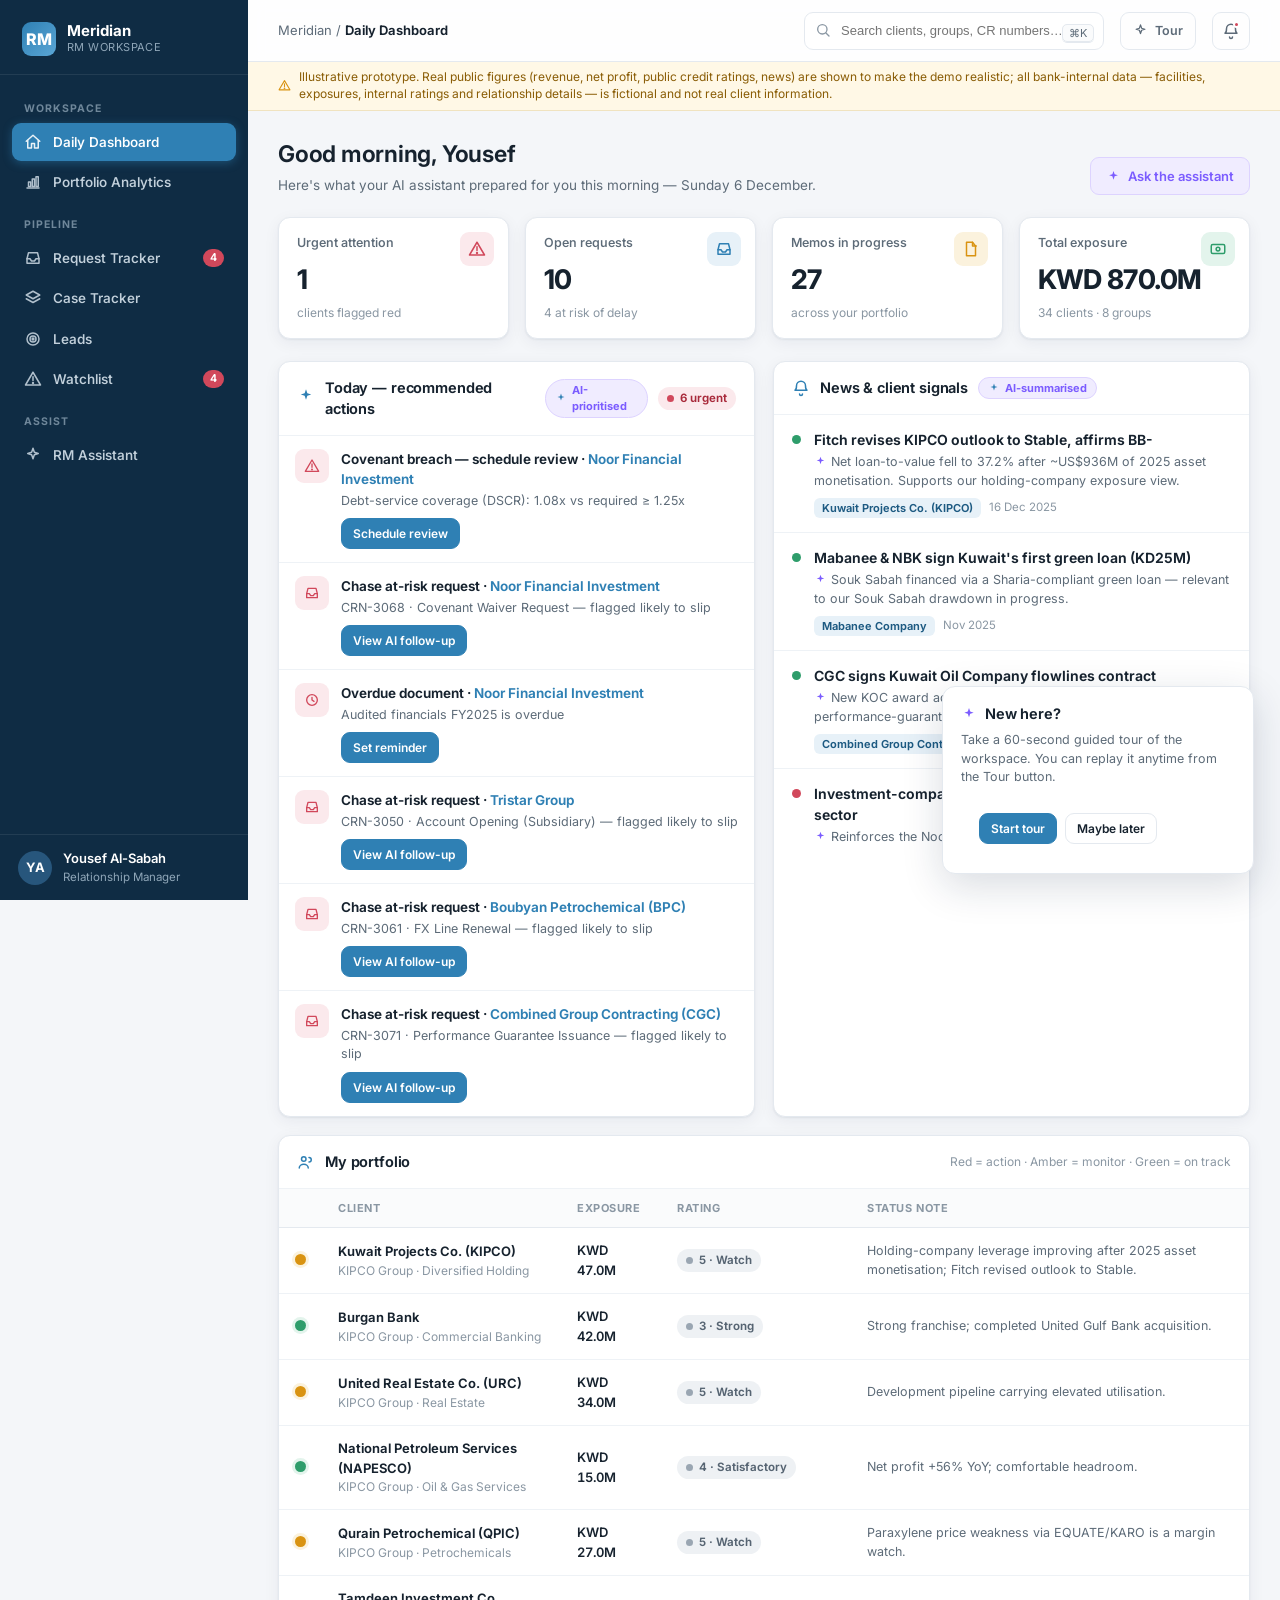
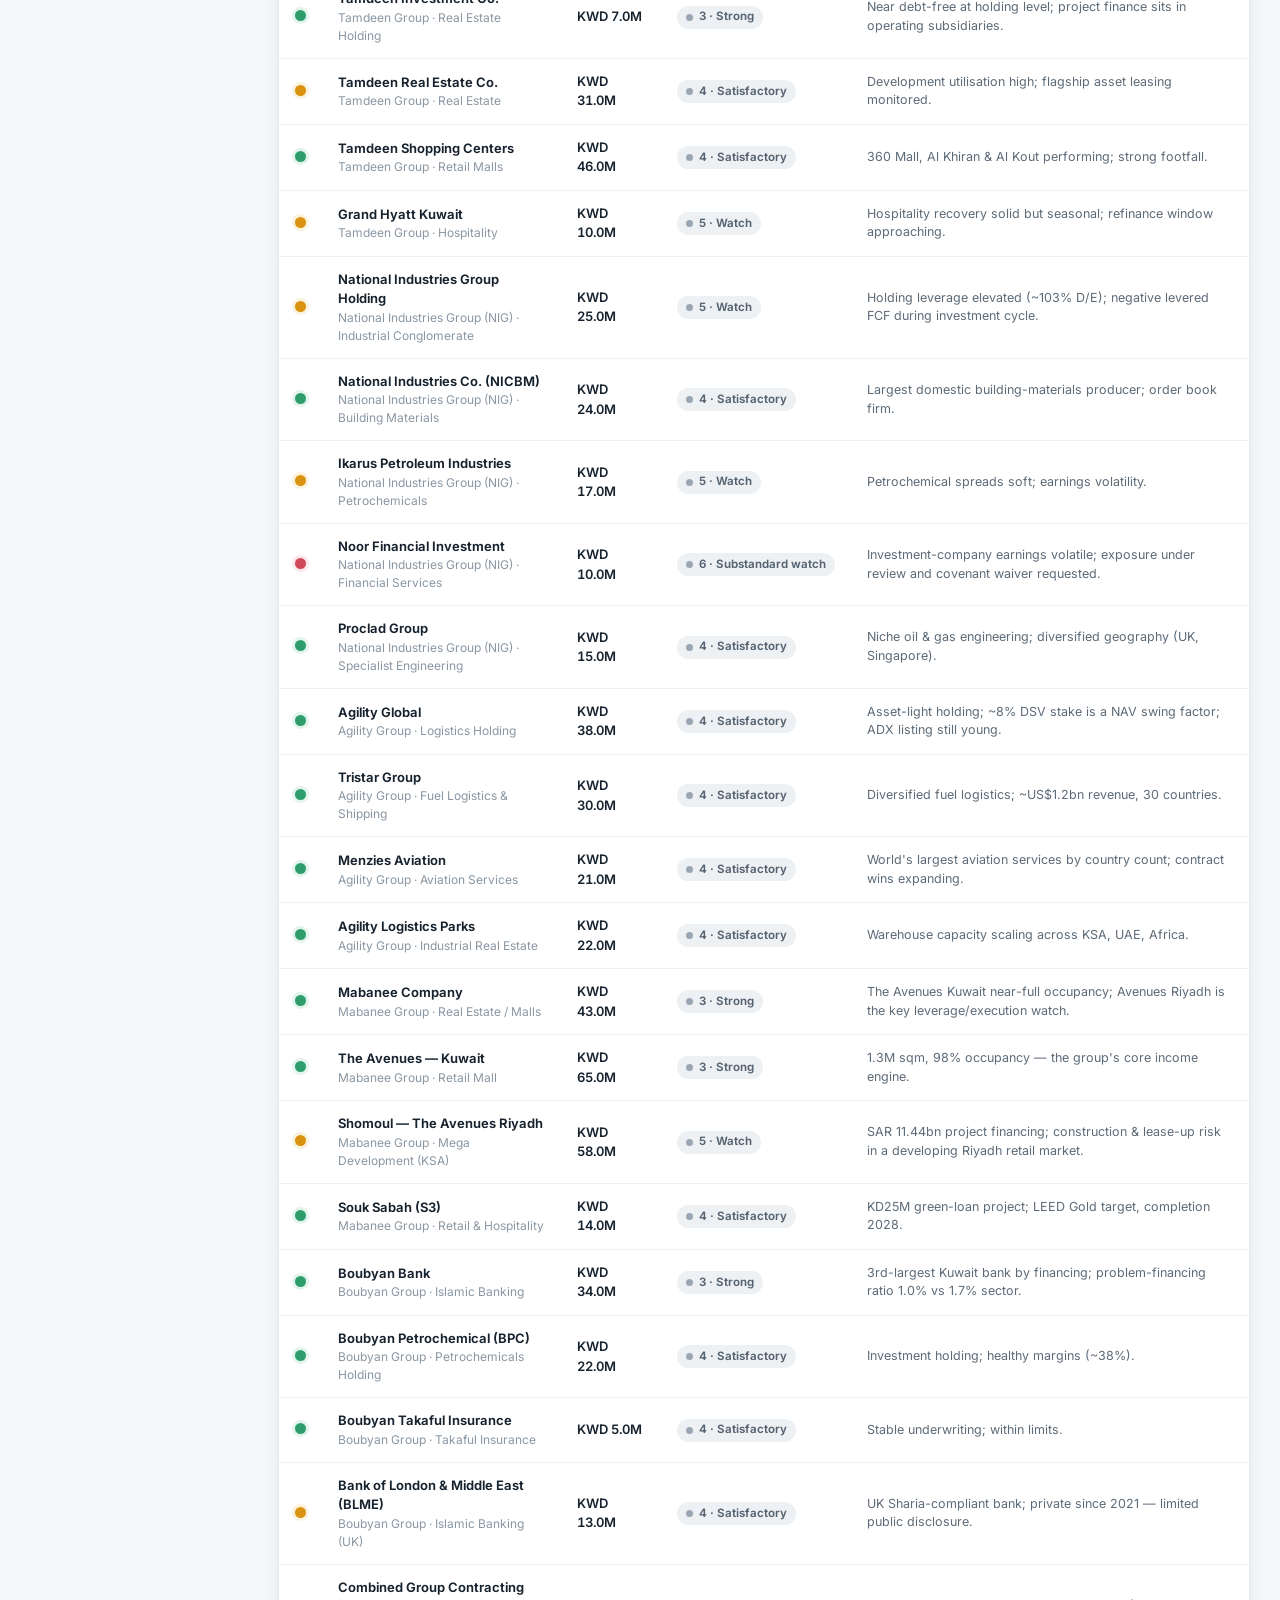
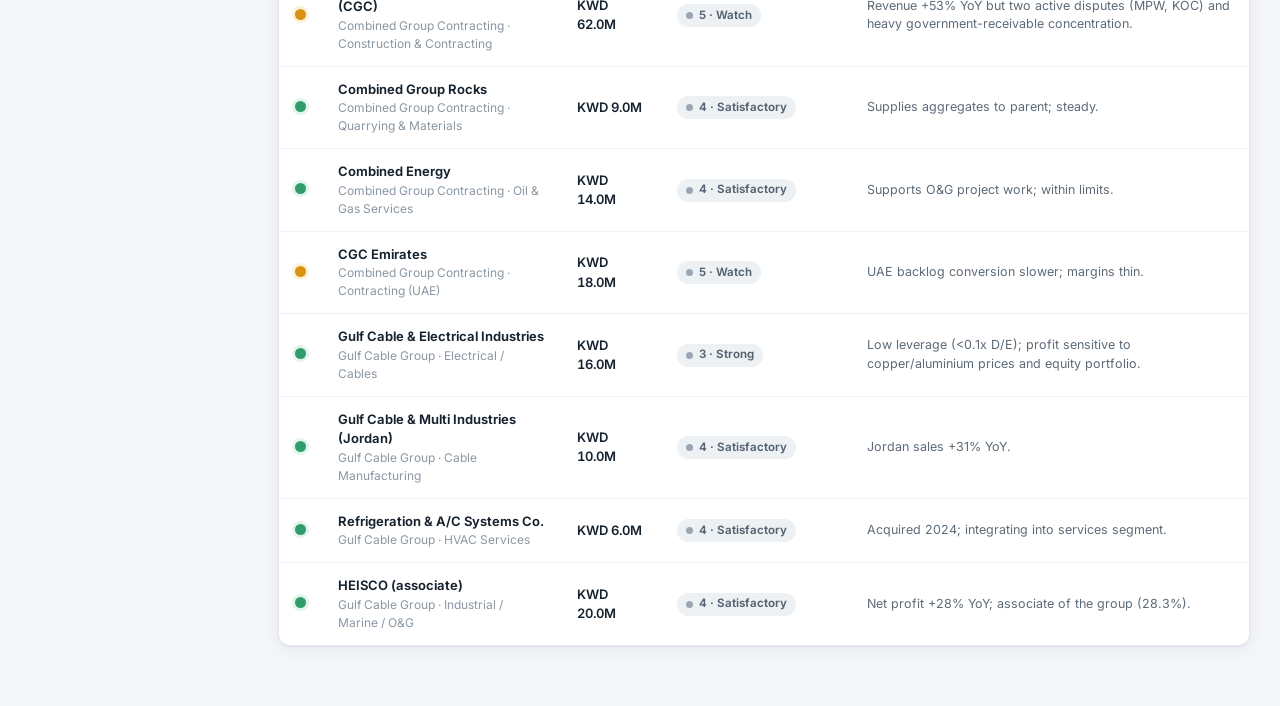
==== commit 71f8e129: "Upgrade UI to market-leading RM workspace: NBA worklist, ⌘K palette, activity log Grounded in resear" ====
--- a/rm-workspace/meridian-rm-workspace.html
+++ b/rm-workspace/meridian-rm-workspace.html
@@ -343,6 +343,89 @@
 .help-btn{height:38px;padding:0 12px;border:1px solid var(--line);border-radius:9px;display:flex;align-items:center;gap:7px;color:var(--muted);font-weight:600;font-size:12.5px}
 .help-btn:hover{border-color:var(--ai-line);color:var(--ai);background:var(--ai-bg)}
 .help-btn svg{width:15px;height:15px}
+
+/* ---- responsive / mobile ---- */
+.menu-btn{display:none;width:38px;height:38px;border:1px solid var(--line);border-radius:9px;align-items:center;justify-content:center;color:var(--ink);background:#fff;flex:none}
+.menu-btn svg{width:18px;height:18px}
+.nav-overlay{display:none}
+@media (max-width:980px){
+  .stats{grid-template-columns:repeat(2,1fr)}
+  .kpis{grid-template-columns:repeat(2,1fr)}
+  .three{grid-template-columns:1fr 1fr}
+}
+@media (max-width:860px){
+  .sidebar{transform:translateX(-100%);transition:transform .25s ease;z-index:40;box-shadow:var(--shadow-lg)}
+  body.nav-open .sidebar{transform:none}
+  .nav-overlay{position:fixed;inset:0;background:rgba(15,44,68,.45);z-index:35}
+  body.nav-open .nav-overlay{display:block}
+  .main{margin-left:0}
+  .menu-btn{display:flex}
+  .topbar{padding:0 16px;gap:10px}
+  .crumb{display:none}
+  .search{width:auto;flex:1;margin-left:0}
+  .page{padding:18px 16px 64px}
+  .two,.three,.memo{grid-template-columns:1fr}
+  .kanban{grid-template-columns:1fr 1fr}
+  .gauges{gap:18px;justify-content:space-around}
+  .memo-side .card{position:static}
+  .page-head{flex-wrap:wrap}
+  .page-head .actions{margin-left:0}
+  .co-head{flex-direction:column}
+  .card .cb.flush{overflow-x:auto;-webkit-overflow-scrolling:touch}
+  .card .cb.flush table{min-width:620px}
+  .tabs{margin-bottom:16px}
+  .tour-pop{width:calc(100vw - 24px);max-width:326px}
+  .toast{left:16px;right:16px;width:auto}
+}
+@media (max-width:560px){
+  .stats,.kpis,.kanban{grid-template-columns:1fr}
+  .ribbon{font-size:11px;padding:7px 16px}
+  .page-head h1{font-size:20px}
+  .search{display:none}
+  .help-btn span{display:none}
+  .help-btn{padding:0 11px}
+}
+
+/* ---- command palette ---- */
+.cmdk-bg{position:fixed;inset:0;background:rgba(15,44,68,.4);backdrop-filter:blur(3px);z-index:90;display:flex;justify-content:center;align-items:flex-start;padding:12vh 16px 16px;animation:fi .12s}
+.cmdk{width:620px;max-width:100%;background:#fff;border-radius:14px;box-shadow:var(--shadow-lg);overflow:hidden;animation:fi .15s}
+.cmdk .cin{display:flex;align-items:center;gap:11px;padding:15px 17px;border-bottom:1px solid var(--line)}
+.cmdk .cin svg{width:18px;height:18px;color:var(--faint)}
+.cmdk .cin input{flex:1;border:none;outline:none;font-size:15.5px;font-family:inherit;color:var(--ink);background:none}
+.cmdk .list{max-height:56vh;overflow:auto;padding:8px}
+.cmdk .grp{font-size:10.5px;text-transform:uppercase;letter-spacing:.06em;color:var(--faint);font-weight:700;padding:11px 10px 4px}
+.cmdk .it{display:flex;align-items:center;gap:12px;padding:9px 10px;border-radius:9px;cursor:pointer}
+.cmdk .it.sel{background:var(--accent-soft)}
+.cmdk .it .cic{width:30px;height:30px;border-radius:8px;background:#eef1f4;display:grid;place-items:center;color:var(--muted);flex:none}
+.cmdk .it .cic svg{width:15px;height:15px}
+.cmdk .it .ctx{flex:1;min-width:0}
+.cmdk .it .ct{font-weight:600;font-size:13.5px}
+.cmdk .it .cs{font-size:12px;color:var(--faint)}
+.cmdk .foot{display:flex;gap:14px;padding:9px 15px;border-top:1px solid var(--line-soft);color:var(--faint);font-size:11.5px}
+kbd{font-family:inherit;font-size:11px;color:var(--muted);border:1px solid var(--line);border-radius:5px;padding:1px 6px;background:#fafbfc;box-shadow:0 1px 0 var(--line)}
+.search .kbd-hint{position:absolute;right:10px;top:9px;pointer-events:none}
+
+/* ---- next-best-action ---- */
+.nba{display:flex;gap:12px;padding:13px 16px;border-bottom:1px solid var(--line-soft);align-items:flex-start}
+.nba:last-child{border:0}
+.nba .nic{width:34px;height:34px;border-radius:9px;display:grid;place-items:center;flex:none}
+.nba .ntx{flex:1;min-width:0}
+.nba .nt{font-weight:650;font-size:13.5px}
+.nba .ns{font-size:12.5px;color:var(--muted);margin-top:2px}
+.nba .act{display:flex;gap:7px;margin-top:8px;flex-wrap:wrap}
+
+/* ---- activity timeline / quick actions ---- */
+.qa-bar{display:flex;gap:8px;flex-wrap:wrap;margin-bottom:2px}
+.tl{position:relative;padding-left:6px}
+.tl-item{display:flex;gap:12px;padding:11px 0;border-bottom:1px solid var(--line-soft)}
+.tl-item:last-child{border:0}
+.tl-ic{width:30px;height:30px;border-radius:8px;display:grid;place-items:center;flex:none;background:#eef1f4;color:var(--muted)}
+.tl-ic svg{width:15px;height:15px}
+.tl-tx{flex:1;min-width:0}
+.tl-tx .tt{font-weight:600;font-size:13px}
+.tl-tx .tm{font-size:12px;color:var(--faint);margin-top:1px}
+.field{width:100%;border:1px solid var(--line);border-radius:9px;padding:10px 12px;font-family:inherit;font-size:13.5px;outline:none;margin-top:8px}
+.field:focus{border-color:var(--accent);box-shadow:0 0 0 3px var(--accent-soft)}
 
 </style>
 </head>
@@ -698,11 +781,13 @@
   const DB = window.DB;
   const $ = (s, r=document) => r.querySelector(s);
   const fmt = DB.fmt;
-  const ui = { openGroups:{}, accepted:{}, editing:{}, generated:{}, chat:[], chatBusy:false, coTab:'overview', profitScope:'company', tour:{open:false,step:0}, tourSeen:false };
+  const ui = { openGroups:{}, accepted:{}, editing:{}, generated:{}, chat:[], chatBusy:false, coTab:'overview', profitScope:'company', tour:{open:false,step:0}, tourSeen:false, cmd:{open:false}, activity:{} };
 
   /* ---------- icons ---------- */
   const P = {
     home:'<path d="M3 11l9-8 9 8"/><path d="M5 10v10h5v-6h4v6h5V10"/>',
+    menu:'<line x1="3" y1="6" x2="21" y2="6"/><line x1="3" y1="12" x2="21" y2="12"/><line x1="3" y1="18" x2="21" y2="18"/>',
+    phone:'<path d="M5 4h3l2 5-2 1a12 12 0 0 0 5 5l1-2 5 2v3a2 2 0 0 1-2 2A16 16 0 0 1 3 6a2 2 0 0 1 2-2"/>',
     chart:'<line x1="4" y1="20" x2="20" y2="20"/><rect x="6" y="12" width="3" height="6"/><rect x="11" y="8" width="3" height="10"/><rect x="16" y="5" width="3" height="13"/>',
     inbox:'<path d="M4 13h4l2 3h4l2-3h4"/><path d="M4 13l2-8h12l2 8v6H4z"/>',
     layers:'<path d="M12 3 3 8l9 5 9-5-9-5z"/><path d="M3 13l9 5 9-5"/>',
@@ -789,12 +874,15 @@
         <div class="me"><div class="av">${DB.rm.initials}</div>
           <div><div class="mn">${DB.rm.name}</div><div class="mr">Relationship Manager</div></div></div>
       </aside>
+      <div class="nav-overlay" data-act="menu"></div>
       <div class="main">
         <div class="topbar">
+          <button class="menu-btn" data-act="menu">${icon('menu')}</button>
           <div class="crumb" id="crumb"></div>
           <div class="search">
             ${icon('search')}
             <input id="gsearch" placeholder="Search clients, groups, CR numbers…" autocomplete="off"/>
+            <span class="kbd-hint" data-act="cmd-open"><kbd>⌘K</kbd></span>
             <div class="results" id="sresults"></div>
           </div>
           <button class="help-btn" data-act="tour-start">${icon('spark')} Tour</button>
@@ -854,6 +942,7 @@
   /* ========== PAGE 1 — DASHBOARD ========== */
   function pageDashboard(){
     setCrumb(["Meridian","Daily Dashboard"]);
+    const pnba = portfolioNBA();
     const urgent = DB.companies.filter(c=>c.rag==="red").length;
     const openReq = DB.requests.filter(r=>r.status!=="Completed").length;
     const pendingMemo = DB.companies.filter(c=>["review","progress","pending"].includes(c.memo.dcr)).length;
@@ -902,9 +991,9 @@
     ${stats}
     <div class="grid" style="grid-template-columns:1fr 1fr">
       <div class="card">
-        <div class="ch">${icon('check')}<h3>Today's priorities</h3>${aiBadge('Auto-generated')}
-          <div class="right faint" style="font-size:12px">${DB.todos.filter(t=>!t.done).length} open</div></div>
-        <div class="cb flush">${todos}</div>
+        <div class="ch">${spark2()}<h3>Today — recommended actions</h3>${aiBadge('AI-prioritised')}
+          <div class="right"><span class="pill red"><span class="d"></span>${pnba.filter(x=>x.it.sev==='red').length} urgent</span></div></div>
+        <div class="cb flush">${pnba.slice(0,6).map(({c,it})=>nbaRowHTML(it,c,true)).join("")||'<div class="empty">All clear — nothing needs action.</div>'}</div>
       </div>
       <div class="card">
         <div class="ch">${icon('bell')}<h3>News & client signals</h3>${aiBadge('AI-summarised')}</div>
@@ -1352,7 +1441,7 @@
 
     const TABS=[["overview","Overview","home",0],["exposure","Exposure & Limits","layers",0],
       ["profit","Profitability","chart",0],["facilities","Facilities & Collateral","money",0],
-      ["covenants","Covenants & Documents","file",attn],["news","News","bell",0]];
+      ["covenants","Covenants & Documents","file",attn],["news","News","bell",0],["activity","Activity","clock",0]];
 
     const head = `
     <div class="page-head" style="margin-bottom:14px"><div>
@@ -1380,7 +1469,7 @@
     </div>
     <div class="tabs">${TABS.map(t=>`<div class="tab ${tab===t[0]?'on':''}" data-act="cotab" data-tab="${t[0]}">${icon(t[2])}${t[1]}${t[3]?`<span class="ct">${t[3]}</span>`:''}</div>`).join("")}</div>`;
 
-    const body = {overview:coOverview, exposure:coExposure, profit:coProfit, facilities:coFacilities, covenants:coCovenants, news:coNews}[tab](c);
+    const body = {overview:coOverview, exposure:coExposure, profit:coProfit, facilities:coFacilities, covenants:coCovenants, news:coNews, activity:coActivity}[tab](c);
     return head + `<div class="fade-in">${body}</div>`;
   }
 
@@ -1416,7 +1505,7 @@
         <div class="c"><div class="k">KYC review</div><div class="v">${c.kyc.review}</div></div>
         <div class="c" style="grid-column:1/3"><div class="k">Status</div><div class="v">${c.kyc.status==='Current'?pill('Current','green'):pill(c.kyc.status,'amber')}</div></div></div></div></div>`;
 
-    return kpis + aiBlock("co_"+c.id, "AI briefing · summarised from filings, financials & news",
+    return kpis + nbaCard(c) + aiBlock("co_"+c.id, "AI briefing · summarised from filings, financials & news",
       `<p style="margin:0">${c.name} is a ${c.rating.toLowerCase().includes('strong')?'strong':c.rag==='red'?'closely-watched':'satisfactory'} ${c.sector.toLowerCase()} name, banking with us since ${c.since}. Our exposure is ${fmt(c.exposure.total.util)} (${Math.round(c.market.share*100)}% of an estimated ${fmt(c.market.total.util)} total market exposure). ${c.ragReason} FY2025 relationship income ${kwdm(c.income['2025'].total)} at ${c.rorwa} RoRWA.</p>`)
       + `<div class="two" style="margin-top:18px">${attnCard}${pubCard||kyc}</div>` + (pubCard?`<div class="two" style="margin-top:18px">${kyc}</div>`:'');
   }
@@ -1612,8 +1701,10 @@
   document.addEventListener("click", (e)=>{
     const row = e.target.closest("tr.click,[data-href]");
     const act = e.target.closest("[data-act]");
+    if(e.target.closest("[data-nav]")) document.body.classList.remove("nav-open");
     if(act){
       const a=act.dataset.act, k=act.dataset.key, id=act.dataset.id;
+      if(a==="menu"){ document.body.classList.toggle("nav-open"); return; }
       if(a==="todo"){ const t=DB.todos.find(x=>x.id===id); t.done=!t.done; render(); return; }
       if(a==="grp"){ const g=act.dataset.id; ui.openGroups[g]=!ui.openGroups[g]; render(); return; }
       if(a==="rfilter"){ if(act.dataset.k==="client") reqClient=act.dataset.v; else reqStatus=act.dataset.v; render(); return; }
@@ -1634,6 +1725,11 @@
       if(a==="cotab"){ ui.coTab=act.dataset.tab; render(); return; }
       if(a==="pgroup"){ ui.profitScope=act.dataset.v; render(); return; }
       if(a==="tour-start"){ startTour(); return; }
+      if(a==="cmd-open"){ openCmd(); return; }
+      if(a==="qa"){ activityModal(id, act.dataset.type); return; }
+      if(a==="qa-save"){ const f=document.getElementById('qa-field'); const ty=act.dataset.type; const dflt={call:'Call logged',note:'Note added',meeting:'Meeting logged',reminder:'Reminder set',opportunity:'Opportunity logged'}[ty]||'Logged'; logActivity(id, ty, (f&&f.value.trim())||dflt); closeModal(); ui.coTab='activity'; render(); return; }
+      if(a==="nba-review"||a==="nba-remind"){ activityModal(id,'reminder'); return; }
+      if(a==="nba-note"){ activityModal(id,'opportunity'); return; }
       if(a==="tour-next"){ tourGo(1); return; }
       if(a==="tour-prev"){ tourGo(-1); return; }
       if(a==="tour-skip"){ endTour(); return; }
@@ -1672,6 +1768,129 @@
       <div class="mf"><button class="btn" data-act="close">Edit</button><button class="btn accent" data-act="close">${icon('send',15)} Send to coordination</button></div>`);
   }
 
+  /* ========== NEXT-BEST-ACTION ========== */
+  function nbaFor(c){
+    const out=[];
+    const br=c.covenants.find(v=>v.status==="breach");
+    if(br) out.push({sev:"red",ic:"alert",t:"Covenant breach — schedule review",s:`${br.name}: ${br.actual} vs required ${br.req}`,action:{label:"Schedule review",act:"nba-review"}});
+    const ar=DB.requests.find(r=>r.companyId===c.id&&r.atRisk&&r.status!=="Completed");
+    if(ar) out.push({sev:"red",ic:"inbox",t:"Chase at-risk request",s:`${ar.id} · ${ar.type} — flagged likely to slip`,action:{label:"View AI follow-up",act:"followup",id:ar.id}});
+    const od=c.documents.find(d=>d.status==="overdue");
+    if(od) out.push({sev:"red",ic:"clock",t:"Overdue document",s:`${od.doc} is overdue`,action:{label:"Set reminder",act:"nba-remind"}});
+    if(["review","progress","pending"].includes(c.memo.dcr)) out.push({sev:"amber",ic:"file",t:"Finalise credit package",s:"Committee memo not yet complete",action:{label:"Open memo",href:`#/memo/${c.id}`}});
+    if(c.market.share<0.25) out.push({sev:"amber",ic:"target",t:"Grow share of wallet",s:`Only ${Math.round(c.market.share*100)}% of ~${fmt(c.market.total.util)} market exposure — headroom to grow`,action:{label:"Log opportunity",act:"nba-note"}});
+    if(c.kyc.status!=="Current") out.push({sev:"amber",ic:"users",t:"KYC refresh due",s:"Periodic review outstanding",action:{label:"Set reminder",act:"nba-remind"}});
+    return out;
+  }
+  function nbaBtn(it,c){ const a=it.action; if(!a) return '';
+    return a.href?`<a class="btn sm accent" href="${a.href}">${a.label}</a>`
+      :`<button class="btn sm accent" data-act="${a.act}" data-id="${a.id||c.id}">${a.label}</button>`; }
+  function nbaRowHTML(it,c,withClient){
+    return `<div class="nba"><div class="nic" style="background:var(--${it.sev}-bg);color:var(--${it.sev})">${icon(it.ic,16)}</div>
+      <div class="ntx"><div class="nt">${it.t}${withClient?` · <a class="linklike" href="#/company/${c.id}">${c.name}</a>`:''}</div>
+        <div class="ns">${it.s}</div><div class="act">${nbaBtn(it,c)}</div></div></div>`;
+  }
+  function nbaCard(c){ const items=nbaFor(c); if(!items.length) return '';
+    return `<div class="card"><div class="ch">${spark2()}<h3>Recommended next actions</h3><span class="pill ai">${items.length}</span></div>
+      <div class="cb flush">${items.map(it=>nbaRowHTML(it,c,false)).join("")}</div></div>`; }
+  function portfolioNBA(){ const rows=[]; DB.companies.forEach(c=>nbaFor(c).forEach(it=>rows.push({c,it})));
+    rows.sort((a,b)=>(a.it.sev==='red'?0:1)-(b.it.sev==='red'?0:1)); return rows; }
+
+  /* ========== ACTIVITY / CALL LOG ========== */
+  function defaultTimeline(c){
+    const fac=c.facilities[0];
+    return [
+      {type:"call", text:`AI call summary — reviewed the ${fac.type.toLowerCase()} and pricing; client comfortable with terms, to revert on covenants.`, when:"2 days ago"},
+      {type:"note", text:"FY2025 audited financials received and spread into the model.", when:"1 week ago"},
+      {type:"meeting", text:`Quarterly relationship review held with ${c.parent?'group':'company'} CFO.`, when:"3 weeks ago"},
+    ];
+  }
+  function coActivity(c){
+    const icmap={call:"phone",note:"edit",meeting:"users",reminder:"clock",opportunity:"target"};
+    const acts=(ui.activity[c.id]||[]).concat(defaultTimeline(c));
+    return `<div class="card"><div class="ch">${icon('clock')}<h3>Activity & relationship log</h3>${aiBadge('Auto-logged')}
+        <div class="right faint" style="font-size:12px">Calls, notes & meetings — captured for you</div></div>
+      <div class="cb">
+        <div class="qa-bar">
+          <button class="btn sm" data-act="qa" data-type="call" data-id="${c.id}">${icon('phone',14)} Log call</button>
+          <button class="btn sm" data-act="qa" data-type="note" data-id="${c.id}">${icon('edit',14)} Add note</button>
+          <button class="btn sm" data-act="qa" data-type="meeting" data-id="${c.id}">${icon('users',14)} Log meeting</button>
+          <button class="btn sm" data-act="qa" data-type="reminder" data-id="${c.id}">${icon('clock',14)} Set reminder</button>
+        </div>
+        <div class="divider"></div>
+        <div class="tl">${acts.map(a=>`<div class="tl-item"><div class="tl-ic">${icon(icmap[a.type]||'edit',15)}</div>
+          <div class="tl-tx"><div class="tt">${a.text}</div><div class="tm">${a.when[0].toUpperCase()+a.when.slice(1)}${ui.activity[c.id]&&ui.activity[c.id].includes(a)?' · you':''}</div></div></div>`).join("")}</div>
+      </div></div>`;
+  }
+  function logActivity(cid,type,text){ (ui.activity[cid]=ui.activity[cid]||[]).unshift({type,text,when:"just now"}); }
+  function activityModal(cid,type){
+    const titles={call:"Log a call",note:"Add a note",meeting:"Log a meeting",reminder:"Set a reminder",opportunity:"Log an opportunity"};
+    const ph={call:"What did you discuss? The assistant will summarise it into the log.",note:"Add your note…",meeting:"Meeting notes & attendees…",reminder:"What to follow up on — and when.",opportunity:"Describe the cross-sell / wallet-share opportunity."};
+    const ic={call:"phone",note:"edit",meeting:"users",reminder:"clock",opportunity:"target"}[type]||"edit";
+    modal(`<div class="mh2">${icon(ic)}<h3>${titles[type]||'Add'}</h3><button class="x" data-act="close">${icon('x')}</button></div>
+      <div class="mb2"><div class="muted" style="font-size:12.5px;font-weight:600">${DB.byId[cid].name}</div>
+        <textarea class="field" id="qa-field" rows="4" placeholder="${ph[type]||''}"></textarea></div>
+      <div class="mf"><button class="btn" data-act="close">Cancel</button>
+        <button class="btn accent" data-act="qa-save" data-id="${cid}" data-type="${type}">${icon('check',15)} Save to log</button></div>`);
+    setTimeout(()=>{const f=document.getElementById('qa-field'); if(f) f.focus();},60);
+  }
+
+  /* ========== COMMAND PALETTE (Cmd/Ctrl-K) ========== */
+  function openCmd(){ ui.cmd={open:true,q:"",sel:0,flat:[]};
+    const bg=document.createElement('div'); bg.className='cmdk-bg'; bg.id='cmdk';
+    bg.innerHTML=`<div class="cmdk">
+      <div class="cin">${icon('search')}<input id="cmd-in" placeholder="Search clients, pages, actions…" autocomplete="off"/><kbd>Esc</kbd></div>
+      <div class="list" id="cmd-list"></div>
+      <div class="foot"><span><kbd>↑</kbd><kbd>↓</kbd> navigate</span><span><kbd>↵</kbd> open</span><span><kbd>⌘K</kbd> toggle</span></div>
+    </div>`;
+    bg.addEventListener('click',e=>{ if(e.target===bg) closeCmd(); });
+    document.body.appendChild(bg);
+    const inp=document.getElementById('cmd-in');
+    inp.addEventListener('input',()=>{ ui.cmd.q=inp.value; ui.cmd.sel=0; renderCmdList(); });
+    inp.focus(); renderCmdList();
+  }
+  function closeCmd(){ ui.cmd.open=false; const b=document.getElementById('cmdk'); if(b) b.remove(); }
+  function cmdGroups(){
+    const q=(ui.cmd.q||'').toLowerCase().trim();
+    const pages=[['Dashboard','#/dashboard','home'],['Portfolio Analytics','#/analytics','chart'],['Request Tracker','#/requests','inbox'],['Case Tracker','#/cases','layers'],['Leads','#/leads','target'],['Watchlist','#/watchlist','alert'],['RM Assistant','#/assistant','spark']];
+    const clients=DB.companies.filter(c=>!q||c.name.toLowerCase().includes(q)||(c.group||'').toLowerCase().includes(q)||c.cr.toLowerCase().includes(q))
+      .slice(0,7).map(c=>({ic:'building',t:c.name,s:(c.group||'Standalone')+' · '+c.cr,run:()=>{location.hash='#/company/'+c.id;}}));
+    const pg=pages.filter(p=>!q||p[0].toLowerCase().includes(q)).map(p=>({ic:p[2],t:p[0],s:'Go to page',run:()=>{location.hash=p[1];}}));
+    const actions=[{ic:'spark',t:'Take the guided tour',s:'Action',run:()=>{closeCmd();startTour();}}].filter(a=>!q||a.t.toLowerCase().includes(q));
+    const g=[];
+    if(clients.length) g.push({label:'Clients',items:clients});
+    if(pg.length) g.push({label:'Go to',items:pg});
+    if(actions.length) g.push({label:'Actions',items:actions});
+    return g;
+  }
+  function renderCmdList(){
+    const g=cmdGroups(); ui.cmd.flat=[]; g.forEach(gr=>gr.items.forEach(it=>ui.cmd.flat.push(it)));
+    if(ui.cmd.sel>=ui.cmd.flat.length) ui.cmd.sel=Math.max(0,ui.cmd.flat.length-1);
+    let i=-1;
+    const html=g.map(gr=>`<div class="grp">${gr.label}</div>`+gr.items.map(it=>{ i++; const idx=i;
+      return `<div class="it ${idx===ui.cmd.sel?'sel':''}" data-cmd="${idx}"><div class="cic">${icon(it.ic,15)}</div><div class="ctx"><div class="ct">${it.t}</div><div class="cs">${it.s}</div></div></div>`;
+    }).join("")).join("");
+    const list=document.getElementById('cmd-list');
+    list.innerHTML=html||`<div class="empty">No matches</div>`;
+    list.querySelectorAll('[data-cmd]').forEach(el=>el.addEventListener('click',()=>cmdRun(+el.dataset.cmd)));
+  }
+  function cmdMove(d){ if(!ui.cmd.flat.length) return; ui.cmd.sel=(ui.cmd.sel+d+ui.cmd.flat.length)%ui.cmd.flat.length; renderCmdSel(); }
+  function renderCmdSel(){ const list=document.getElementById('cmd-list'); if(!list) return;
+    list.querySelectorAll('[data-cmd]').forEach(el=>el.classList.toggle('sel',+el.dataset.cmd===ui.cmd.sel));
+    const sel=list.querySelector('.it.sel'); if(sel) sel.scrollIntoView({block:'nearest'}); }
+  function cmdRun(i){ const it=ui.cmd.flat[i]; if(!it) return; const r=it.run; closeCmd(); r(); }
+
+  document.addEventListener('keydown',(e)=>{
+    if((e.metaKey||e.ctrlKey)&&(e.key==='k'||e.key==='K')){ e.preventDefault(); ui.cmd.open?closeCmd():openCmd(); return; }
+    if(ui.cmd.open){
+      if(e.key==='Escape'){ closeCmd(); }
+      else if(e.key==='ArrowDown'){ e.preventDefault(); cmdMove(1); }
+      else if(e.key==='ArrowUp'){ e.preventDefault(); cmdMove(-1); }
+      else if(e.key==='Enter'){ e.preventDefault(); cmdRun(ui.cmd.sel); }
+    }
+  });
+
+
   /* ---------- boot ---------- */
   shell();
   window.addEventListener("hashchange", render);
